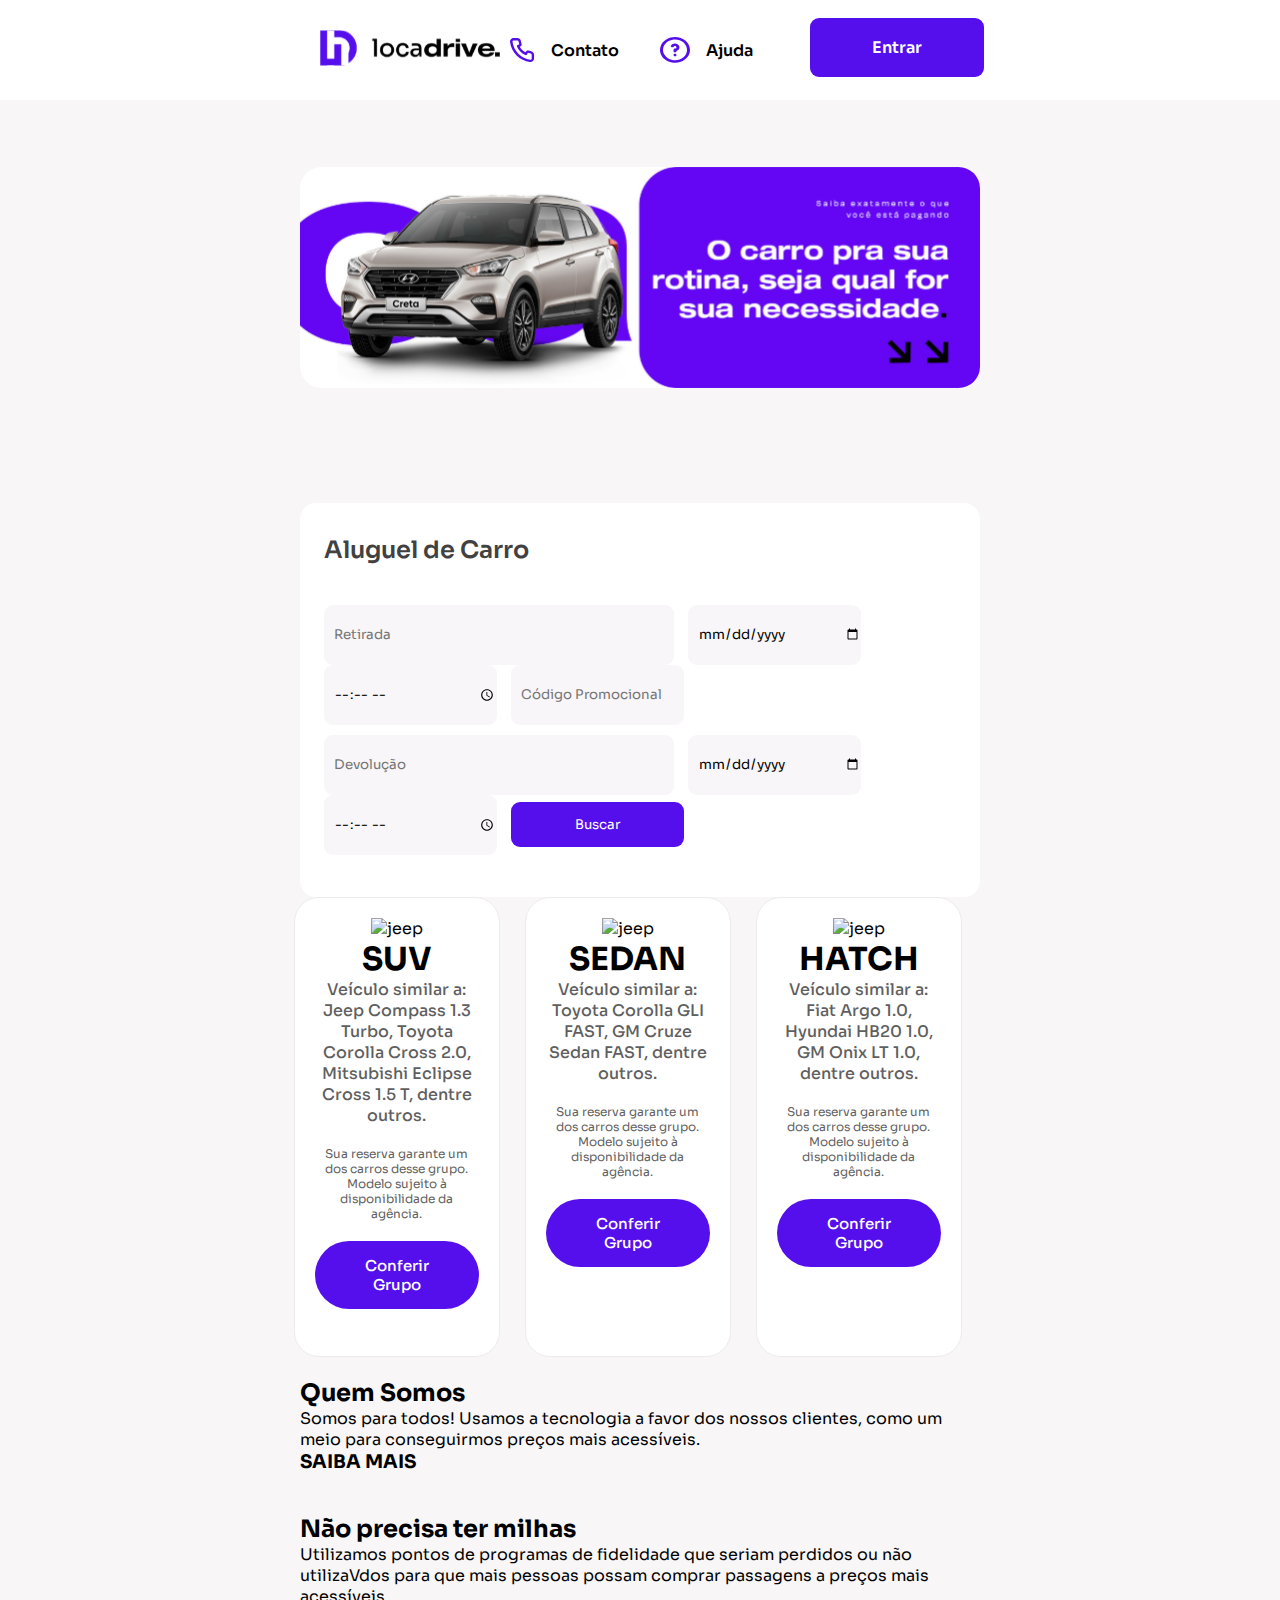
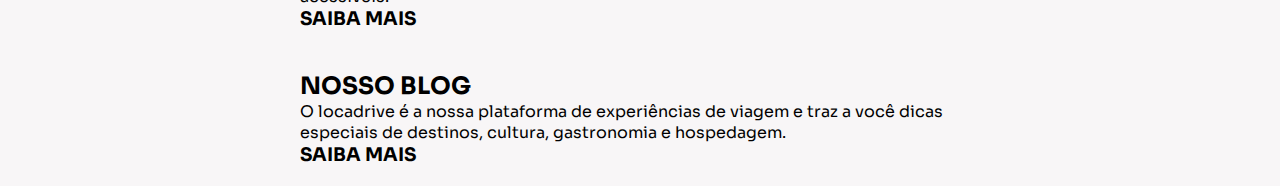
==== index.html @ fdf49a00 "Mexendo na sessão informações" ====
<!DOCTYPE html>
<html lang="en">

<head>
    <meta charset="UTF-8">
    <meta http-equiv="X-UA-Compatible" content="IE=edge">
    <meta name="viewport" content="width=device-width, initial-scale=1.0">
    <link rel="stylesheet" href="./css/index.css">
    <link rel="preconnect" href="https://fonts.googleapis.com">
    <link rel="preconnect" href="https://fonts.gstatic.com" crossorigin>
    <link href="https://fonts.googleapis.com/css2?family=Sora:wght@300;400;600;700&display=swap" rel="stylesheet">

    <title>Document</title>
</head>

<body>
    <header>
        <nav class="nav">
            <ul class="nav-options">
                <div class="nav-logo">
                    <li>
                        <img src="./assets/logo.svg" alt="" style="height: 60px; width: 180px;">
                    </li>
                </div>
                <div class="nav-buttons">
                    <li class="nav-contato">
                        <img src="./assets/icon-phone.svg" alt="" style="padding-right: 16px ;">
                        <p>Contato</p>
                    </li>
                    <li class="nav-ajuda">
                        <img src="./assets/icon-help.svg" alt="" style="padding-right: 16px ;">
                        <p>Ajuda</p>
                    </li>
                    <li class="nav-button">
                        <button>Entrar</button>
                    </li>
                </div>

            </ul>

        </nav>
    </header>
    <main>
        <section class="banner">
            <div class="banner-img">
                <img src="./assets/bannerCarro.svg" alt="">
            </div>
        </section>
        <section>
            <div class="aluguel-de-carro">
                <h2>Aluguel de Carro</h2>
                <div class="botao-box">
                    <input class="botao-grande" type="text" placeholder="Retirada" />
                    <input class="botao-pequeno" type="date" placeholder="Data" />
                    <input class="botao-pequeno" type="time" placeholder="Hora" />
                    <input class="botao-pequeno" type="text" placeholder="Código Promocional" />
                </div>
                <div class="botao-box2">
                    <input class="botao-grande" type="text" placeholder="Devolução" />
                    <input class="botao-pequeno" type="date" placeholder="Data" />
                    <input class="botao-pequeno" type="time" placeholder="Hora" />
                    <button>Buscar</button>
                </div>
            </div>
        </section>
        <section class="principal">
            <div class="Bloco-principal">
                <img src="assets/MOBI.png" alt="jeep">
                <h1>SUV</h1>
                <h2>Veículo similar a: Jeep Compass 1.3 Turbo, Toyota Corolla Cross 2.0, Mitsubishi Eclipse Cross 1.5 T,
                    dentre outros.</h2>
                <h3>Sua reserva garante um dos carros desse grupo.<br>
                    Modelo sujeito à disponibilidade da agência.</h3>
                <button> <a href="google.com">Conferir Grupo</a></button>
            </div>


            <div class="Bloco-principal">
                <img src="assets/HB2C.png" alt="jeep">
                <h1>SEDAN</h1>
                <h2>Veículo similar a: Toyota Corolla GLI FAST, GM Cruze Sedan FAST, dentre outros.</h2>
                <h3>Sua reserva garante um dos carros desse grupo.<br>
                    Modelo sujeito à disponibilidade da agência.</h3>
                <button> <a href="google.com">Conferir Grupo</a></button>
            </div>

            <div class="Bloco-principal" id="bloco3">
                <img src="assets/MOBI.png" alt="jeep">
                <h1>HATCH </h1>
                <h2>Veículo similar a: Fiat Argo 1.0, Hyundai HB20 1.0, GM Onix LT 1.0, dentre outros.</h2>
                <h3>Sua reserva garante um dos carros desse grupo.<br>
                    Modelo sujeito à disponibilidade da agência.</h3>
                <button> <a href="google.com">Conferir Grupo</a></button>
            </div>
        </section>
        <section class="informacao">
            <div class="quem_somos">
                <img src="./assets/personagem13 1.svg" alt="">
                <div class="infotexto">
                    <h2>Quem Somos</h2>
                    <p>Somos para todos! Usamos a tecnologia a favor dos nossos clientes, como um meio para conseguirmos preços mais acessíveis.</p>
                    <h3>SAIBA MAIS</h3>
                </div>
            </div>
            <div class="quem_somos">
                <img src="./assets/personagem13 1 (1).svg" alt="">
                <div class="infotexto">
                <h2>Não precisa ter milhas</h2>
                <p>Utilizamos pontos de programas de fidelidade que seriam perdidos ou não utilizaVdos para que mais pessoas possam comprar passagens a preços mais acessíveis.</p>
                <h3>SAIBA MAIS </h3>
            </div>
            <div class="quem_somos">
                <img src="./assets/personagem13 1 (2).svg" alt="">
                <div>
                    <h2>NOSSO BLOG</h2>
                    <p>O locadrive é a nossa plataforma de experiências de viagem e traz a você dicas especiais de destinos, cultura, gastronomia e hospedagem.</p>
                    <h3>SAIBA MAIS </h3>
                </div>

            </div>
            </div>

        </section>
    </main>
    <footer>
        

    </footer>
</body>

</html>
---- css/index.css ----
/*Pardrão de tela inicial 1920x1080*/

* {
    padding: 0;
    margin: 0;
    box-sizing: border-box;
    font-family: Sora;
}

body {
    background: #F8F6F7;
    overflow-x: hidden;
}

header {
    background: white;
}

/*Navbar*/
.nav {
    margin: 0 320px;
    display: flex;
    align-items: center;
    height: 100px;
}

.nav ul {}

.nav-buttons {
    display: flex;
    flex-direction: row;
}

.nav-options {
    width: 100%;
    display: flex;
    flex-direction: row;
    justify-content: space-between;

}

.nav ul li {
    list-style: none;
    width: 150px;
}

.nav .nav-contato,
.nav-ajuda,
.nav-logo {
    display: flex;
    align-items: center;

}

.nav .nav-button button {
    width: 174px;
    height: 59px;
    border: none;
    color: white;
    font-weight: 600;
    font-size: 12pt;

    background: #550FED;
    border-radius: 9px;

}

.nav-ajuda p,
.nav-contato p {
    font-weight: 600;
}

/*main*/

main {
    margin: 0 300px;
}

/*Section 1*/
.banner {
    display: flex;
    justify-content: center;
    width: 100%;
}

.banner-img {
    margin: 64px 0;
    width: 1320px;
}

.banner-img img {
    width: 100%;
    height: 100%;
}

.aluguel-de-carro {
    width: 100%;
    margin-top: 48px;
    background-color: #ffffff;
    border-radius: 16px;
    padding-bottom: 32px;
}

.aluguel-de-carro h2 {
    padding: 32px 24px 0px 24px;
    color: #414141;
    font-weight: 600;
    margin-bottom: 40px;
}

.botao-grande,
.botao-pequeno {
    background-color: #f8f6f8;
    border: none;
    border-radius: 9px;
    cursor: pointer;
}

.botao-grande {
    width: 350px;
    height: 60px;
    padding-left: 10px;
    margin-right: 10px;
}

.botao-pequeno {
    width: 173px;
    height: 60px;
    padding-left: 10px;
    margin-right: 10px;
}

.botao-box2 button {
    width: 173px;
    height: 45px;
    border-radius: 9px;
    border: none;
    background-color: #550FED;
    color: #fff;
}

.botao-box,
.botao-box2 {
    margin: 0px 16px 10px 24px;
}


/*Section 2*/


.principal {
    display: flex;
    justify-content: center;
}

.Bloco-principal {
    border: 1px solid rgb(236, 236, 236);
    background-color: rgb(255, 255, 255);
    width: 409px;
    height: 460px;
    padding: 20px;
    border-radius: 25px;
    text-align: center;
    margin-right: 25px;
}

.Bloco-principal img {
    width: 90%;
}

.Bloco-principal h2 {
    font-size: 16px;
    font-weight: 500;
    color: #5f5f5f;
}

.Bloco-principal h3 {
    color: #5f5f5f;
    font-size: 12px;
    font-weight: 400;
}

.Bloco-principal button {
    background-color: #550fed;
    padding: 15px 50px;
    border: none;
    border-radius: 50px;


}

.Bloco-principal a {
    color: white;
    text-decoration: none;
    font-size: 15px;
    font-weight: 500;
}

.Bloco-principal h2,
h3 {
    margin-bottom: 20px;
}
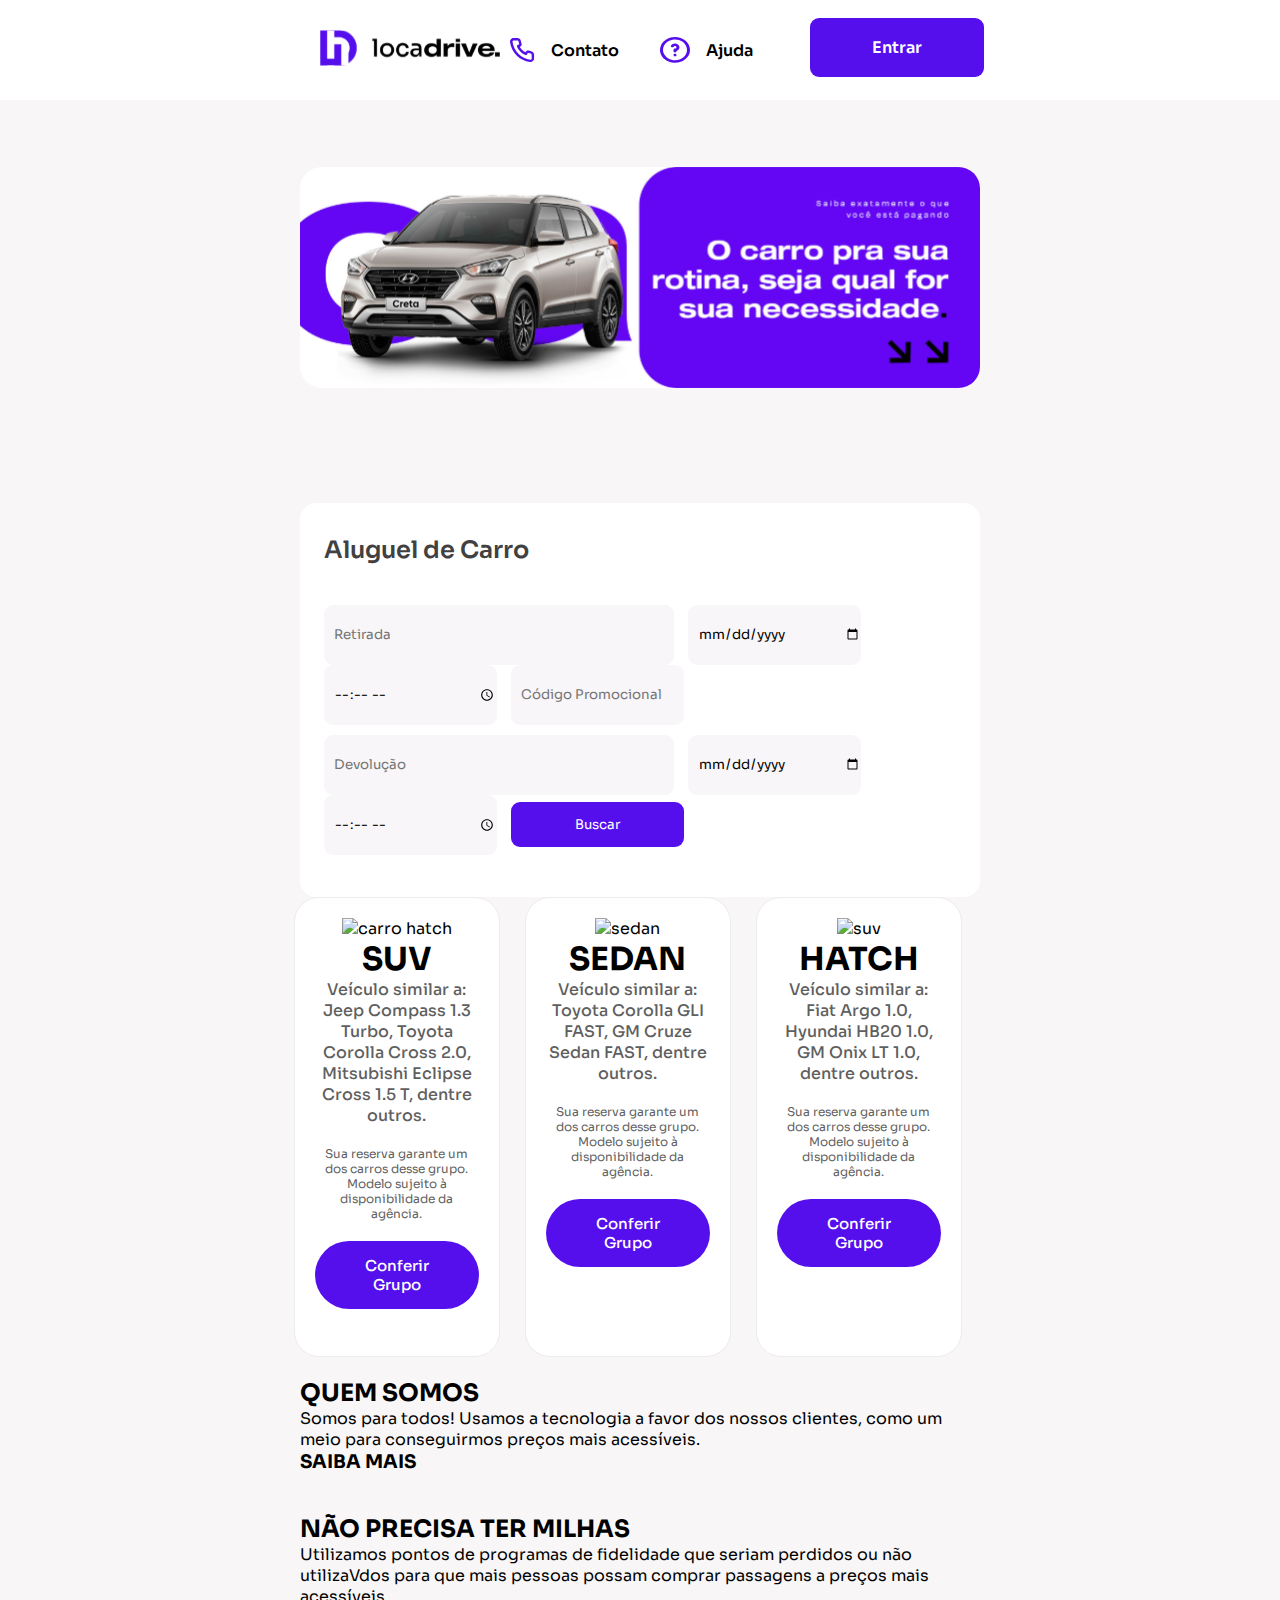
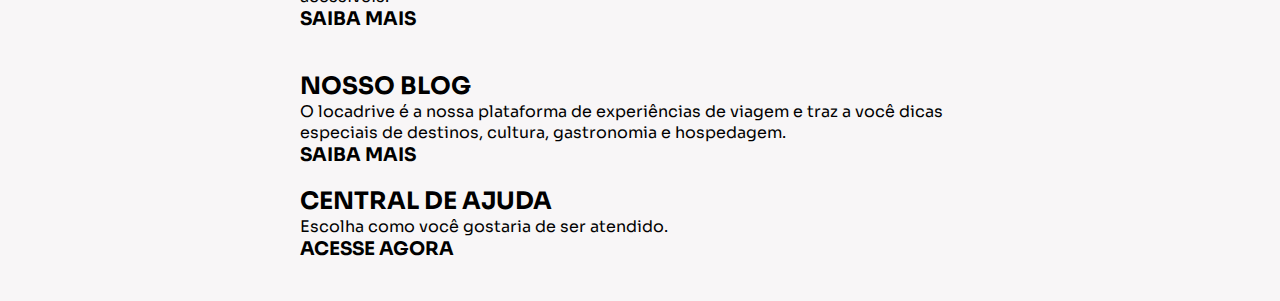
==== commit 251923e7: "Finalização do body" ====
--- a/index.html
+++ b/index.html
@@ -41,11 +41,13 @@
         </nav>
     </header>
     <main>
+        
         <section class="banner">
             <div class="banner-img">
                 <img src="./assets/bannerCarro.svg" alt="">
             </div>
         </section>
+        
         <section>
             <div class="aluguel-de-carro">
                 <h2>Aluguel de Carro</h2>
@@ -63,9 +65,10 @@
                 </div>
             </div>
         </section>
+        
         <section class="principal">
             <div class="Bloco-principal">
-                <img src="assets/MOBI.png" alt="jeep">
+                <img src="./assets/hatch.png" alt="carro hatch">
                 <h1>SUV</h1>
                 <h2>Veículo similar a: Jeep Compass 1.3 Turbo, Toyota Corolla Cross 2.0, Mitsubishi Eclipse Cross 1.5 T,
                     dentre outros.</h2>
@@ -76,7 +79,7 @@
 
 
             <div class="Bloco-principal">
-                <img src="assets/HB2C.png" alt="jeep">
+                <img src="./assets/sedan.png" alt="sedan">
                 <h1>SEDAN</h1>
                 <h2>Veículo similar a: Toyota Corolla GLI FAST, GM Cruze Sedan FAST, dentre outros.</h2>
                 <h3>Sua reserva garante um dos carros desse grupo.<br>
@@ -85,7 +88,7 @@
             </div>
 
             <div class="Bloco-principal" id="bloco3">
-                <img src="assets/MOBI.png" alt="jeep">
+                <img src="./assets/suv.png" alt="suv">
                 <h1>HATCH </h1>
                 <h2>Veículo similar a: Fiat Argo 1.0, Hyundai HB20 1.0, GM Onix LT 1.0, dentre outros.</h2>
                 <h3>Sua reserva garante um dos carros desse grupo.<br>
@@ -93,33 +96,43 @@
                 <button> <a href="google.com">Conferir Grupo</a></button>
             </div>
         </section>
+        
         <section class="informacao">
             <div class="quem_somos">
-                <img src="./assets/personagem13 1.svg" alt="">
+                <img src="./assets/personagem1.svg" alt="">
                 <div class="infotexto">
-                    <h2>Quem Somos</h2>
+                    <h2>QUEM SOMOS</h2>
                     <p>Somos para todos! Usamos a tecnologia a favor dos nossos clientes, como um meio para conseguirmos preços mais acessíveis.</p>
                     <h3>SAIBA MAIS</h3>
                 </div>
             </div>
-            <div class="quem_somos">
-                <img src="./assets/personagem13 1 (1).svg" alt="">
+            <div class="quem_somos" id="personagem2">
+                <img src="./assets/personagem2.svg" alt="">
                 <div class="infotexto">
-                <h2>Não precisa ter milhas</h2>
-                <p>Utilizamos pontos de programas de fidelidade que seriam perdidos ou não utilizaVdos para que mais pessoas possam comprar passagens a preços mais acessíveis.</p>
-                <h3>SAIBA MAIS </h3>
+                    <h2>NÃO PRECISA TER MILHAS</h2>
+                    <p>Utilizamos pontos de programas de fidelidade que seriam perdidos ou não utilizaVdos para que mais pessoas possam comprar passagens a preços mais acessíveis.</p>
+                    <h3>SAIBA MAIS</h3>
+                </div>
             </div>
             <div class="quem_somos">
-                <img src="./assets/personagem13 1 (2).svg" alt="">
-                <div>
+                <img src="./assets/personagem3.svg" alt="">
+                <div class="infotexto">
                     <h2>NOSSO BLOG</h2>
                     <p>O locadrive é a nossa plataforma de experiências de viagem e traz a você dicas especiais de destinos, cultura, gastronomia e hospedagem.</p>
-                    <h3>SAIBA MAIS </h3>
+                    <h3>SAIBA MAIS</h3>
                 </div>
-
             </div>
+        </section>
+        
+        <section class="ajuda-container">
+            <div class="ajuda-card">
+                <h2>CENTRAL DE AJUDA</h2>
+                <p>Escolha como você gostaria de ser atendido.</p>
+                <h3>ACESSE AGORA</h3>
             </div>
-
+            <div class="ajuda-card-imagem">
+                <img src="./assets/imagemajuda.svg" alt="">
+            </div>
         </section>
     </main>
     <footer>
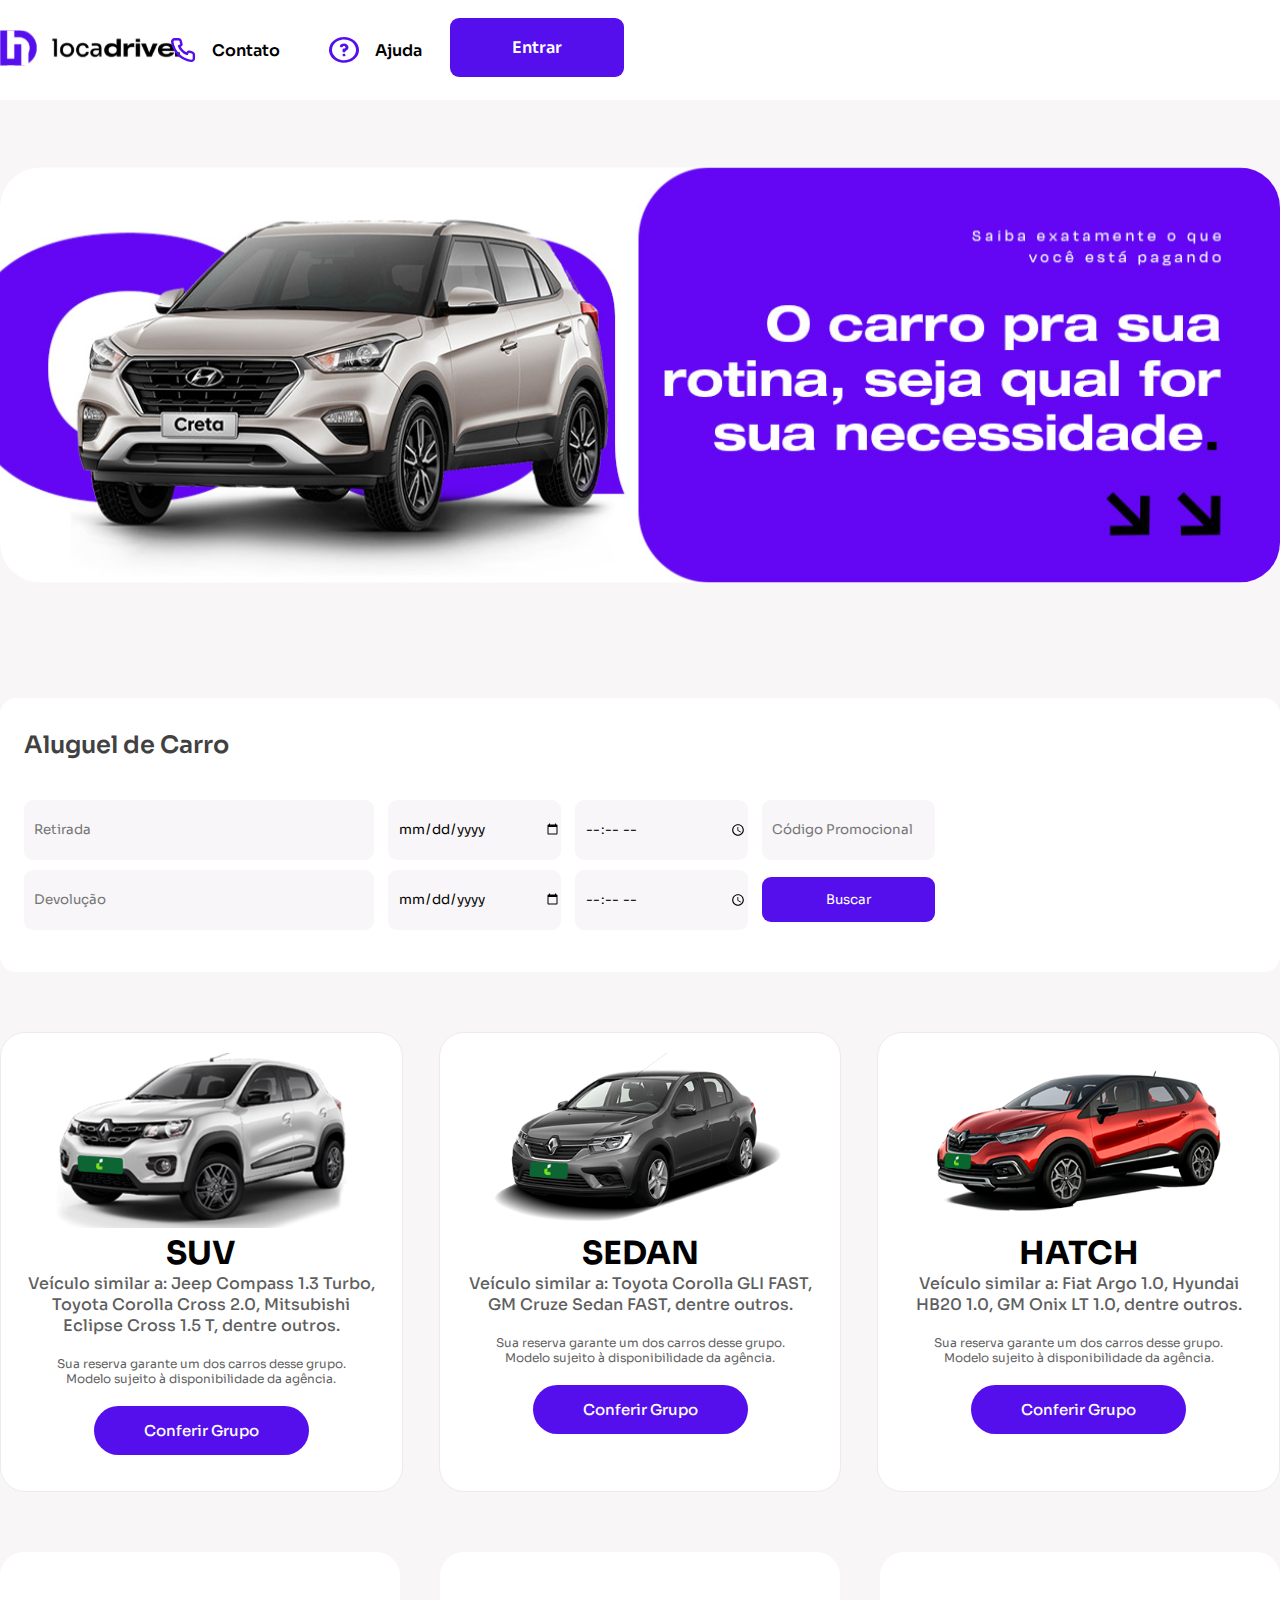
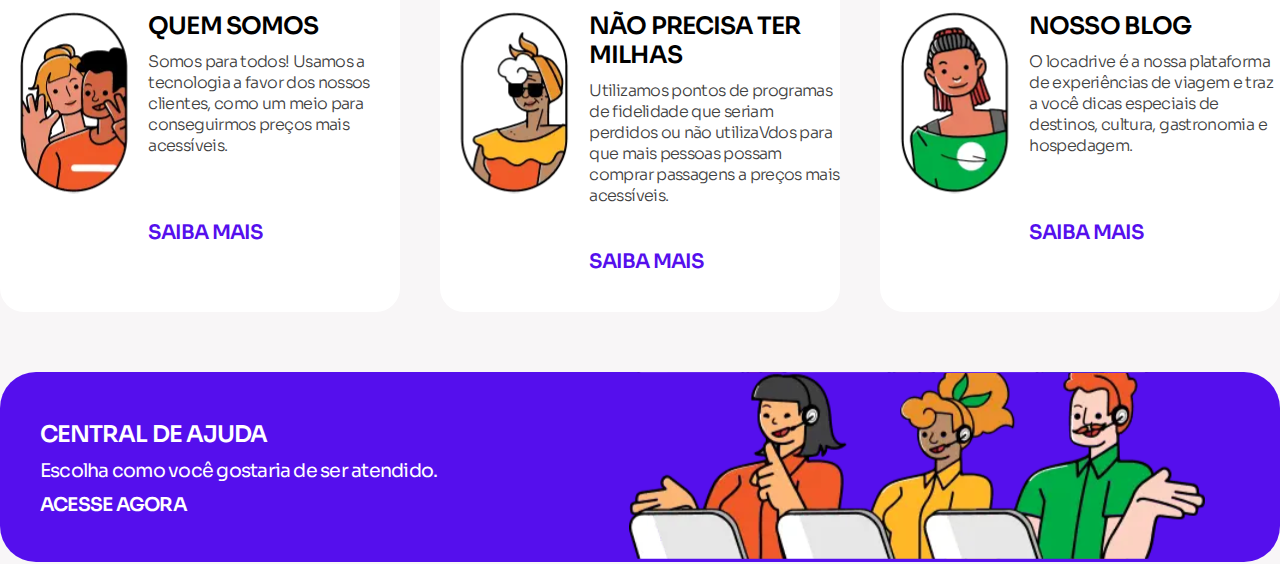
==== commit adfc42b0: "adicionando bootstrap" ====
--- a/index.html
+++ b/index.html
@@ -5,10 +5,11 @@
     <meta charset="UTF-8">
     <meta http-equiv="X-UA-Compatible" content="IE=edge">
     <meta name="viewport" content="width=device-width, initial-scale=1.0">
-    <link rel="stylesheet" href="./css/index.css">
+    <link rel="stylesheet" href="./index.css">
     <link rel="preconnect" href="https://fonts.googleapis.com">
     <link rel="preconnect" href="https://fonts.gstatic.com" crossorigin>
     <link href="https://fonts.googleapis.com/css2?family=Sora:wght@300;400;600;700&display=swap" rel="stylesheet">
+    <link href="https://cdn.jsdelivr.net/npm/bootstrap@5.0.2/dist/css/bootstrap.min.css" rel="stylesheet" integrity="sha384-EVSTQN3/azprG1Anm3QDgpJLIm9Nao0Yz1ztcQTwFspd3yD65VohhpuuCOmLASjC" crossorigin="anonymous">
 
     <title>Document</title>
 </head>
@@ -16,13 +17,14 @@
 <body>
     <header>
         <nav class="nav">
-            <ul class="nav-options">
-                <div class="nav-logo">
+           <div class="container">
+            <ul class="nav-options row">
+                <div class="nav-logo col-xxl-6 col-xl-6 col-lg-6 ">
                     <li>
                         <img src="./assets/logo.svg" alt="" style="height: 60px; width: 180px;">
                     </li>
                 </div>
-                <div class="nav-buttons">
+                <div class="nav-buttons col-xxl-6 col-xl-6 col-lg-6">
                     <li class="nav-contato">
                         <img src="./assets/icon-phone.svg" alt="" style="padding-right: 16px ;">
                         <p>Contato</p>
@@ -38,9 +40,10 @@
 
             </ul>
 
+           </div>
         </nav>
     </header>
-    <main>
+    <main class="container">
         
         <section class="banner">
             <div class="banner-img">
--- a/index.css
+++ b/index.css
@@ -0,0 +1,336 @@
+/*Pardrão de tela inicial 1920x1080*/
+* {
+    padding: 0;
+    margin: 0;
+    box-sizing: border-box;
+    font-family: Sora, sans-serif;
+}
+
+/*Remover _reboot.scss*/
+dl, ol, ul {
+    margin-top: 0;
+    margin-bottom: 0 !important ;
+    padding-left: 0 !important;
+}
+/*Remover _reboot.scss*/
+
+body {
+    background: #F8F6F7 !important;
+    overflow-x: hidden;
+}
+
+header {
+    background: white;
+}
+
+/*Navbar*/
+.nav {
+    display: flex;
+    align-items: center;
+    height: 100px;
+    width: 100%;
+}
+
+
+.nav-buttons {
+    display: flex;
+    flex-direction: row;
+    justify-content: end;
+    width: 100%;
+
+}
+
+.nav-options {
+    width: 100%;
+    display: flex;
+    flex-direction: row;
+
+}
+
+
+
+.nav ul li {
+    list-style: none;
+    width: 150px;
+}
+
+.nav .nav-contato,
+.nav-ajuda{
+    display: flex;
+    align-items: center;
+    justify-content: center;
+
+}
+
+.nav .nav-button button {
+    width: 174px;
+    height: 59px;
+    border: none;
+    color: white;
+    font-weight: 600;
+    font-size: 12pt;
+
+    background: #550FED;
+    border-radius: 9px;
+
+}
+
+.nav-ajuda p,
+.nav-contato p {
+    font-weight: 600;
+    margin-bottom: 0px;
+}
+
+/*main*/
+
+main {
+    
+}
+
+/*Section 1*/
+.banner {
+    display: flex;
+    justify-content: center;
+    width: 100%;
+}
+
+.banner-img {
+    margin: 64px 0;
+    width: 1320px;
+}
+
+.banner-img img {
+    width: 100%;
+    height: 100%;
+}
+
+.aluguel-de-carro {
+    width: 100%;
+    margin-top: 48px;
+    background-color: #ffffff;
+    border-radius: 16px;
+    padding-bottom: 32px;
+}
+
+.aluguel-de-carro h2 {
+    padding: 32px 24px 0px 24px;
+    color: #414141;
+    font-weight: 600;
+    margin-bottom: 40px;
+}
+
+.botao-grande,
+.botao-pequeno {
+    background-color: #f8f6f8;
+    border: none;
+    border-radius: 9px;
+    cursor: pointer;
+}
+
+.botao-grande {
+    width: 350px;
+    height: 60px;
+    padding-left: 10px;
+    margin-right: 10px;
+}
+
+.botao-pequeno {
+    width: 173px;
+    height: 60px;
+    padding-left: 10px;
+    margin-right: 10px;
+}
+
+.botao-box2 button {
+    width: 173px;
+    height: 45px;
+    border-radius: 9px;
+    border: none;
+    background-color: #550FED;
+    color: #fff;
+}
+
+.botao-box,
+.botao-box2 {
+    margin: 0px 16px 10px 24px;
+}
+
+
+/*Section 2*/
+
+
+.principal {
+    display: flex;
+    justify-content: center;
+    width: 100%;
+}
+
+.Bloco-principal,
+.Bloco-principal3 {
+    border: 1px solid rgb(236, 236, 236);
+    background-color: rgb(255, 255, 255);
+    width: 450px;
+    height: 460px;
+    padding: 20px;
+    border-radius: 25px;
+    text-align: center;
+    margin-right: 36px;
+    margin-top: 60px;
+}
+
+#bloco3 {
+    margin-right: 0px;
+}
+
+.Bloco-principal img {
+    width: 90%;
+}
+
+.Bloco-principal h2 {
+    font-size: 16px;
+    font-weight: 500;
+    color: #5f5f5f;
+}
+
+.Bloco-principal h3 {
+    color: #5f5f5f;
+    font-size: 12px;
+    font-weight: 400;
+}
+
+.Bloco-principal button {
+    background-color: #550fed;
+    padding: 15px 50px;
+    border: none;
+    border-radius: 50px;
+
+
+}
+
+.Bloco-principal a {
+    color: white;
+    text-decoration: none;
+    font-size: 15px;
+    font-weight: 500;
+}
+
+.Bloco-principal h2,
+h3 {
+    margin-bottom: 20px;
+}
+
+.informacao {
+    display: flex;
+    width: 100%;
+    ;
+    margin-top: 60px;
+}
+
+.quem_somos {
+    display: flex;
+    width: 450px;
+    ;
+    height: 360px;
+    background: #FFFFFF;
+    border-radius: 24px;
+}
+
+#personagem2 {
+    margin-right: 40px;
+    margin-left: 40px;
+}
+
+.quem_somos img {
+    height: 181.99px;
+    margin: 60px 20px 60px 20px;
+}
+
+.infotexto {
+    flex-direction: column;
+    margin: 60px 0px 60px 0px;
+}
+
+.infotexto h2 {
+    font-family: 'Sora';
+    font-style: normal;
+    font-weight: 600;
+    font-size: 24px;
+    line-height: 29px;
+    letter-spacing: -0.04em;
+    color: #000000;
+}
+
+.infotexto p {
+    font-family: 'Sora';
+    font-style: normal;
+    font-weight: 300;
+    font-size: 16px;
+    line-height: 21px;
+    letter-spacing: -0.04em;
+    color: #404040;
+    margin-top: 10px;
+    height: 120px;
+}
+
+.infotexto h3 {
+    font-family: 'Sora';
+    font-style: normal;
+    font-weight: 600;
+    font-size: 20px;
+    line-height: 24px;
+    letter-spacing: -0.04em;
+    color: #550FED;
+    margin-top: 50px;
+}
+
+.ajuda-container {
+    display: flex;
+    background: #550FED;
+    border-radius: 36px;
+    height: 190px;
+    width: 100%;
+    margin-top: 60px;
+}
+
+.ajuda-card {
+    margin-left: 40px;
+}
+
+.ajuda-card h2 {
+    font-family: 'Sora';
+    font-style: normal;
+    font-weight: 600;
+    font-size: 23px;
+    line-height: 29px;
+    letter-spacing: -0.04em;
+    color: #FFFFFF;
+    margin-top: 48px;
+}
+
+.ajuda-card p {
+    font-family: 'Sora';
+    font-style: normal;
+    font-weight: 400;
+    font-size: 19px;
+    line-height: 24px;
+    letter-spacing: -0.04em;
+    color: #FFFFFF;
+    margin-top: 10px;
+}
+
+.ajuda-card h3 {
+    font-family: 'Sora';
+    font-style: normal;
+    font-weight: 600;
+    font-size: 19px;
+    line-height: 24px;
+    letter-spacing: -0.04em;
+    color: #FFFFFF;
+    margin-top: 10px;
+}
+
+.ajuda-card-imagem {
+    flex-direction: row;
+    height: 100%;
+    margin-left: 15%;
+}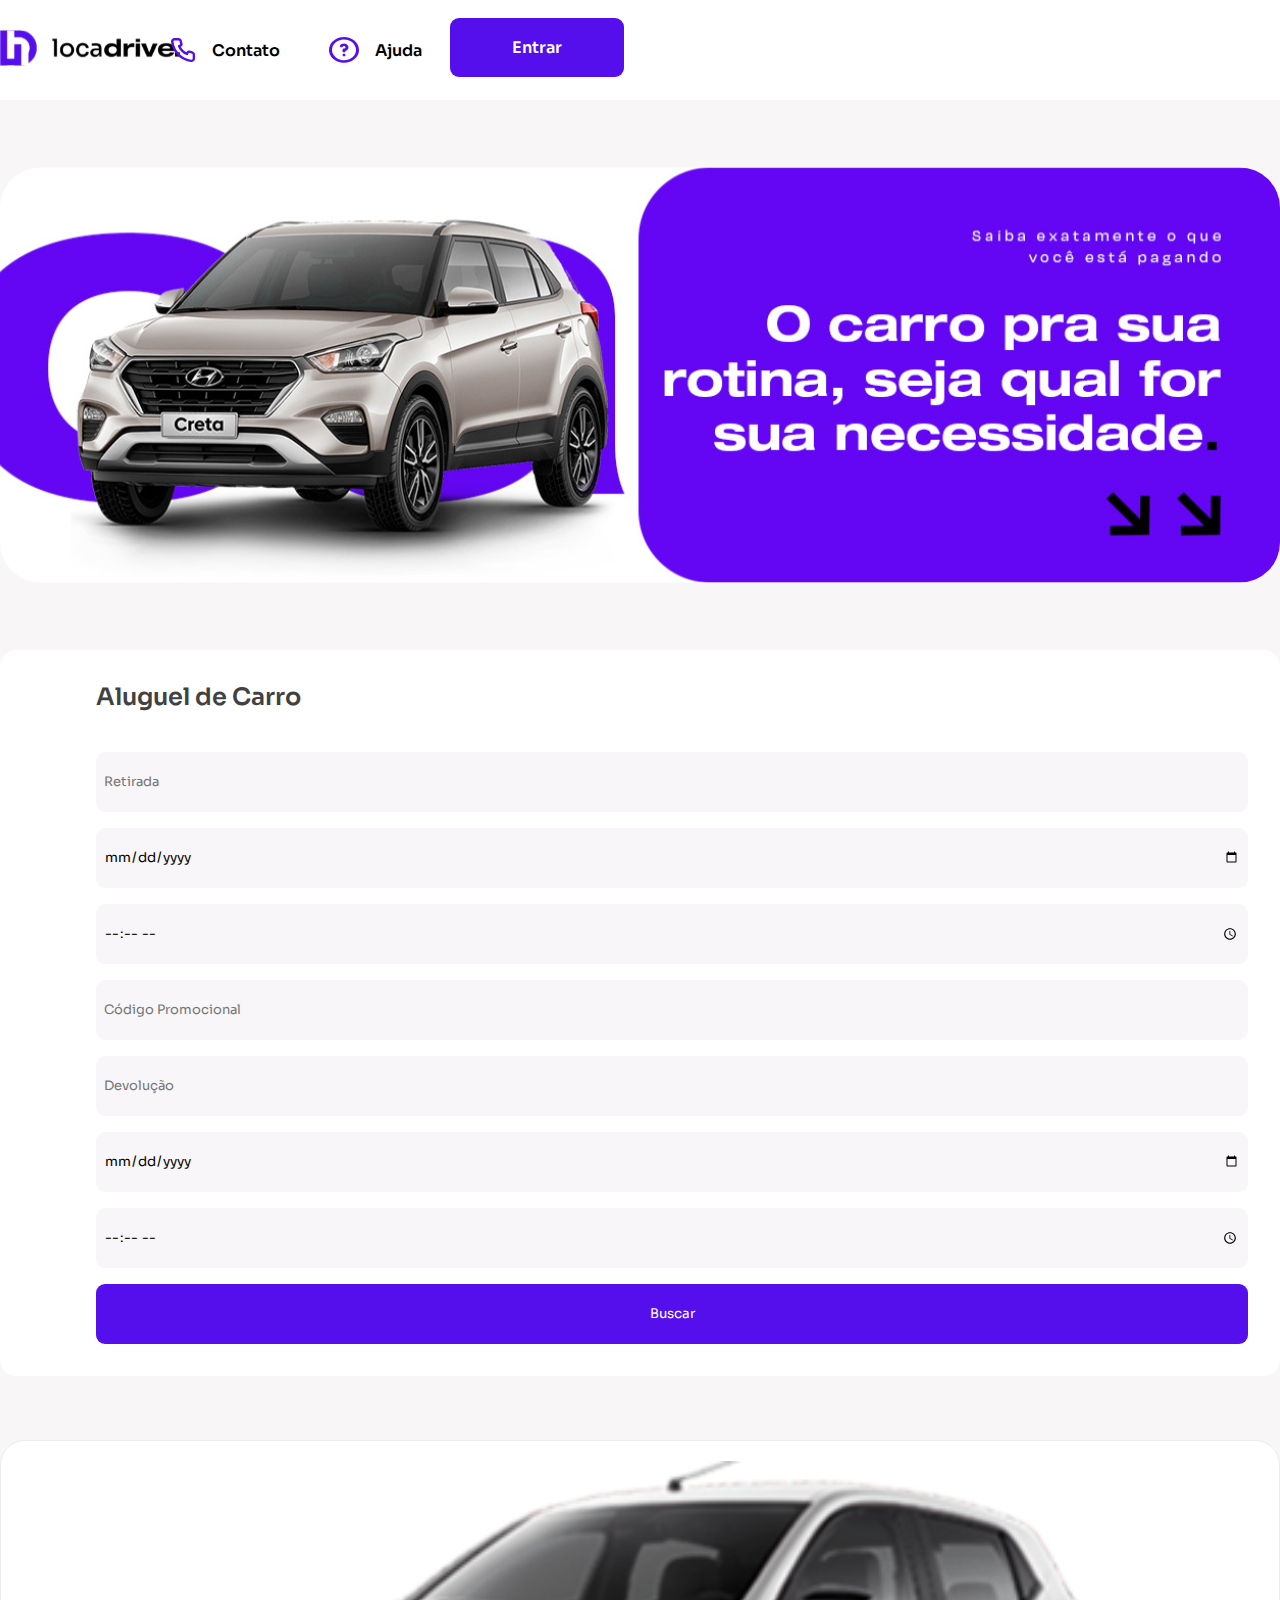
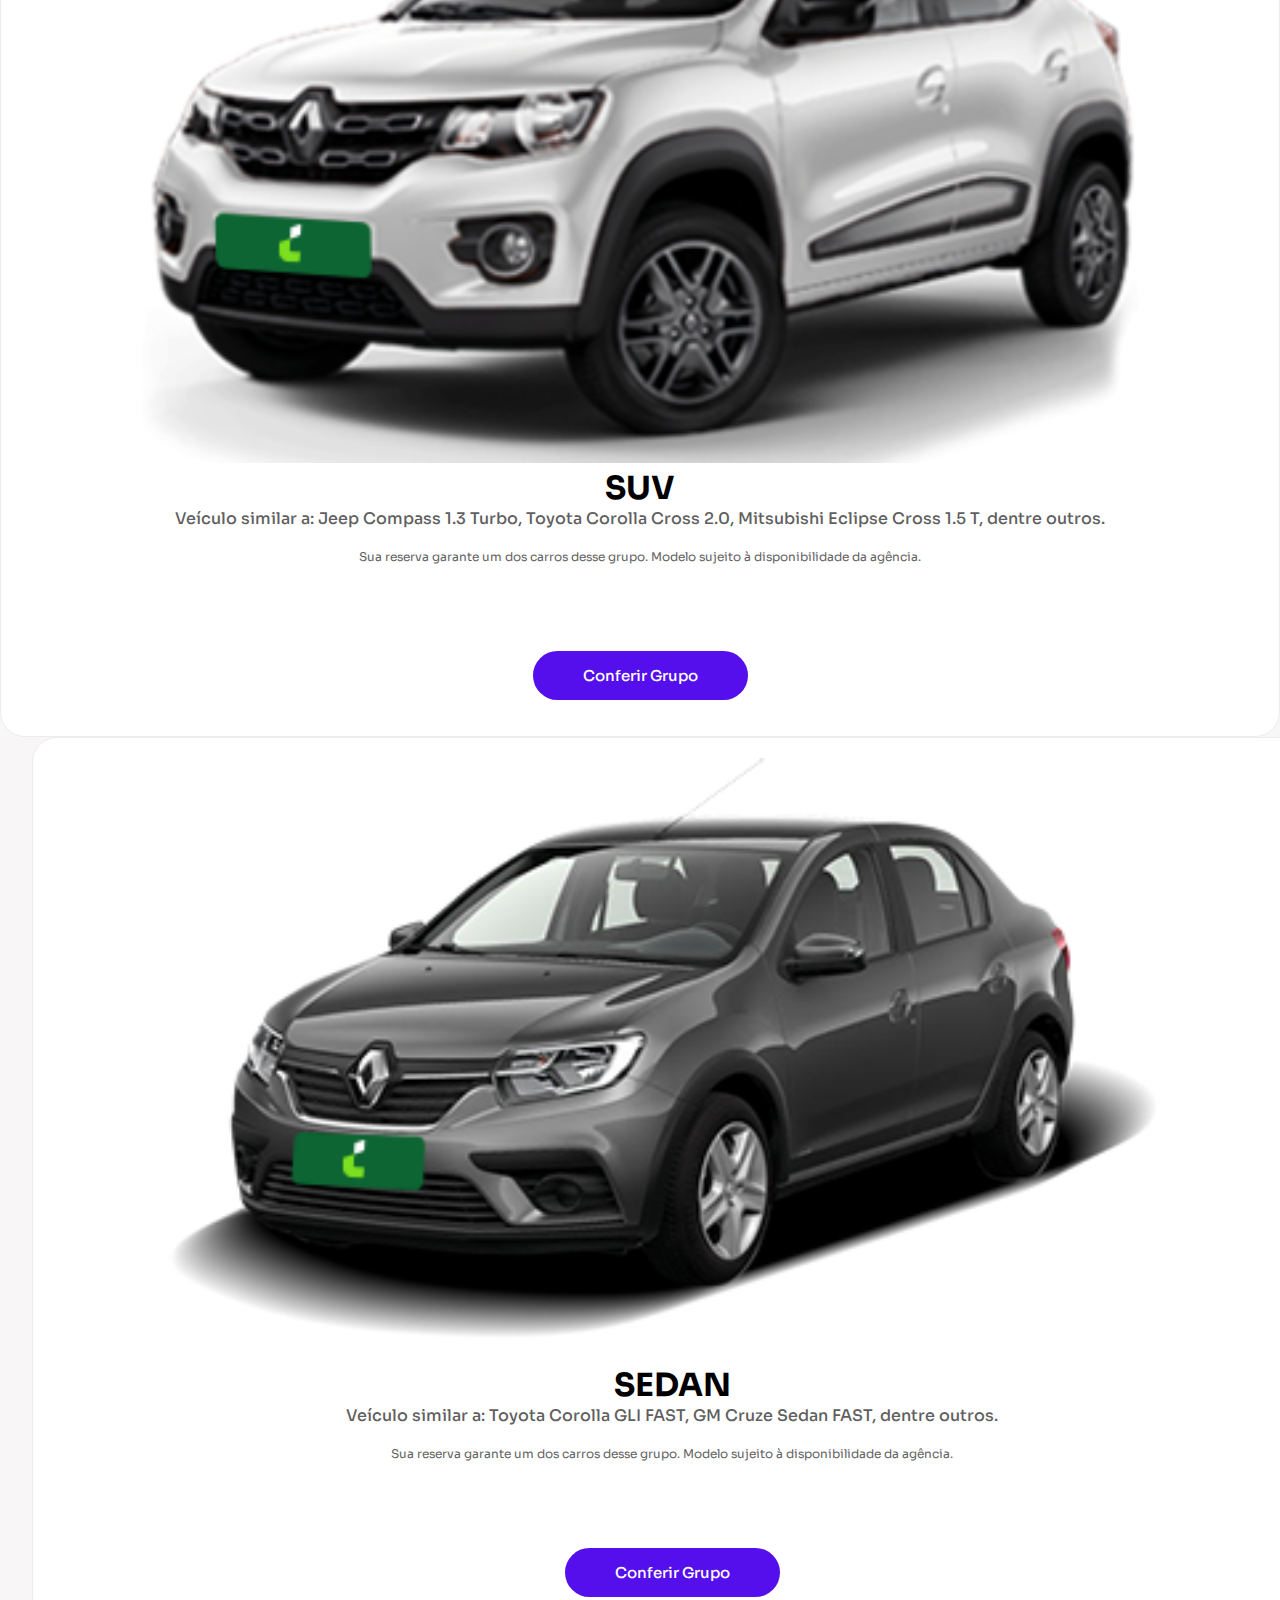
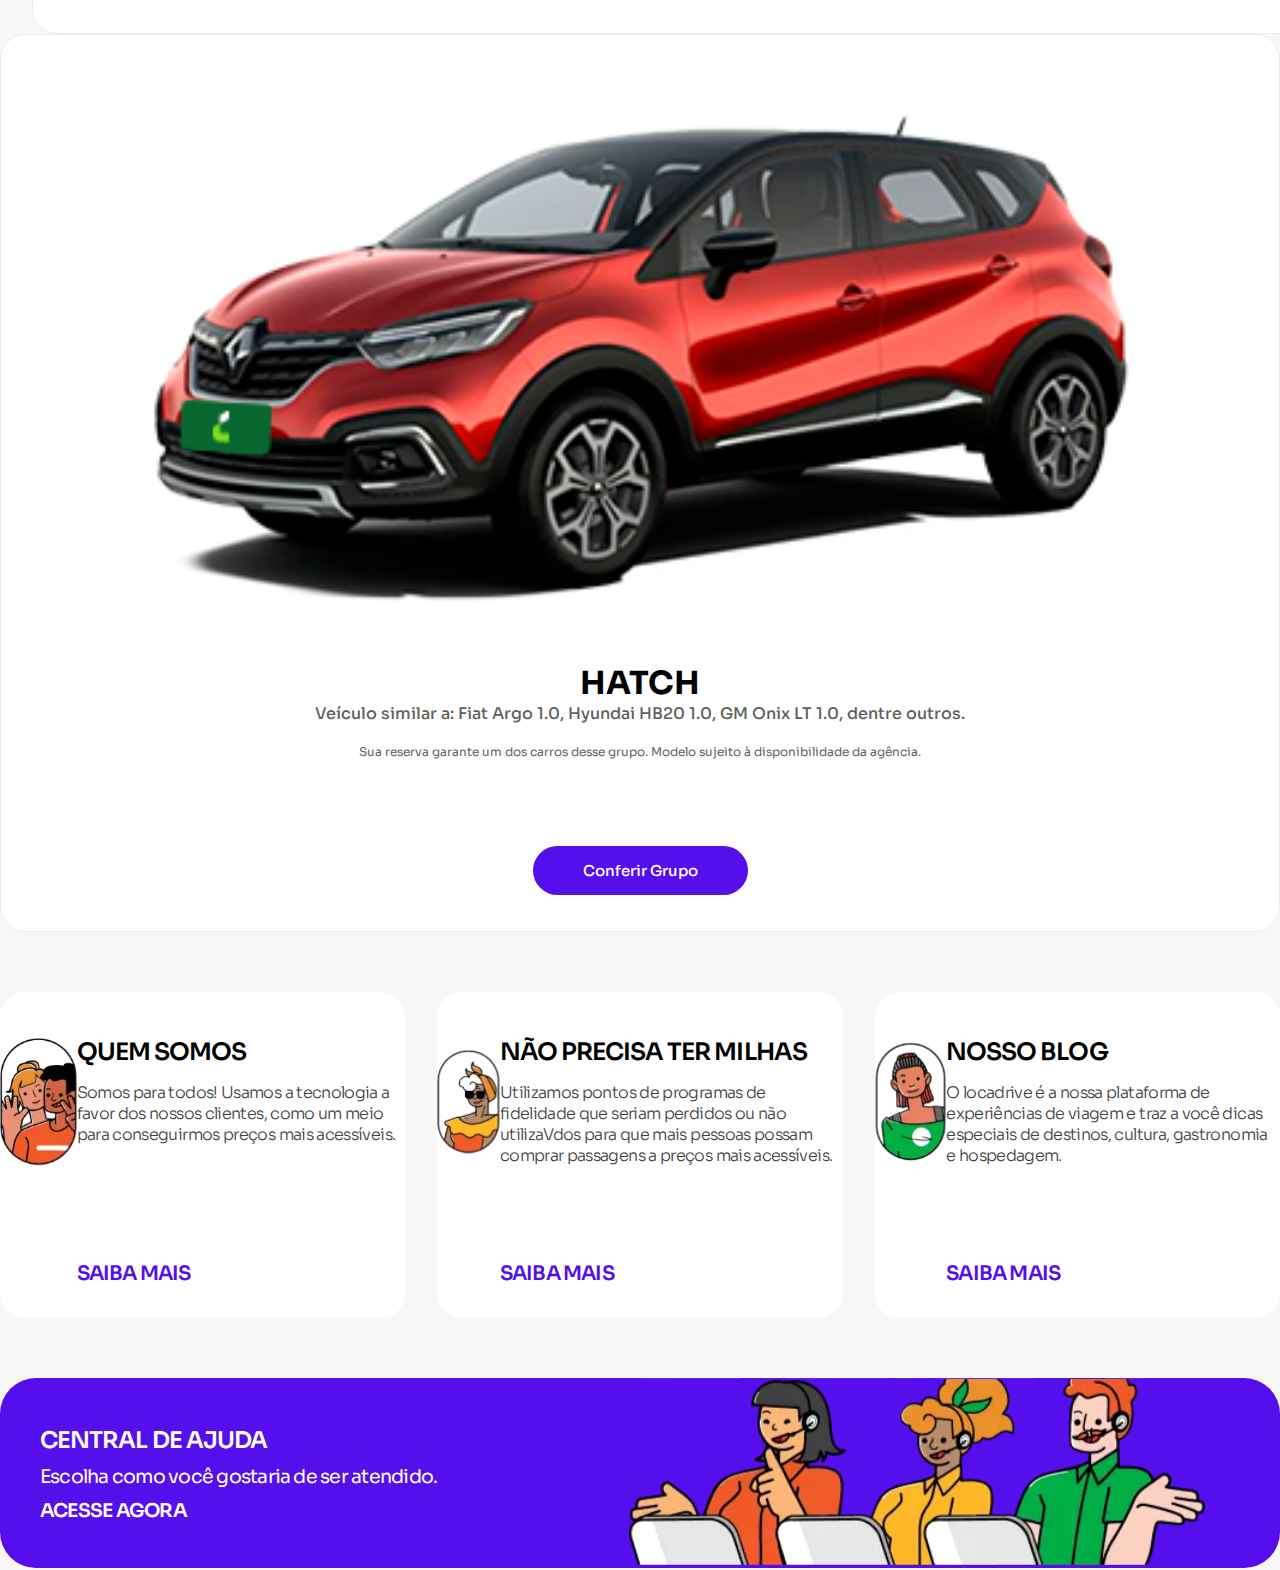
==== commit c6058af1: "Responsividade até 1024 de largura feito com bootstrap" ====
--- a/index.html
+++ b/index.html
@@ -1,132 +1,161 @@
 <!DOCTYPE html>
-<html lang="en">
-
+<html lang="pt-br">
 <head>
     <meta charset="UTF-8">
     <meta http-equiv="X-UA-Compatible" content="IE=edge">
     <meta name="viewport" content="width=device-width, initial-scale=1.0">
-    <link rel="stylesheet" href="./index.css">
+    <link rel="stylesheet" href="./css/index.css">
     <link rel="preconnect" href="https://fonts.googleapis.com">
     <link rel="preconnect" href="https://fonts.gstatic.com" crossorigin>
     <link href="https://fonts.googleapis.com/css2?family=Sora:wght@300;400;600;700&display=swap" rel="stylesheet">
-    <link href="https://cdn.jsdelivr.net/npm/bootstrap@5.0.2/dist/css/bootstrap.min.css" rel="stylesheet" integrity="sha384-EVSTQN3/azprG1Anm3QDgpJLIm9Nao0Yz1ztcQTwFspd3yD65VohhpuuCOmLASjC" crossorigin="anonymous">
-
+    <link href="https://cdn.jsdelivr.net/npm/bootstrap@5.0.2/dist/css/bootstrap.min.css" rel="stylesheet"
+        integrity="sha384-EVSTQN3/azprG1Anm3QDgpJLIm9Nao0Yz1ztcQTwFspd3yD65VohhpuuCOmLASjC" crossorigin="anonymous">
     <title>Document</title>
 </head>
-
 <body>
     <header>
         <nav class="nav">
-           <div class="container">
-            <ul class="nav-options row">
-                <div class="nav-logo col-xxl-6 col-xl-6 col-lg-6 ">
-                    <li>
-                        <img src="./assets/logo.svg" alt="" style="height: 60px; width: 180px;">
-                    </li>
-                </div>
-                <div class="nav-buttons col-xxl-6 col-xl-6 col-lg-6">
-                    <li class="nav-contato">
-                        <img src="./assets/icon-phone.svg" alt="" style="padding-right: 16px ;">
-                        <p>Contato</p>
-                    </li>
-                    <li class="nav-ajuda">
-                        <img src="./assets/icon-help.svg" alt="" style="padding-right: 16px ;">
-                        <p>Ajuda</p>
-                    </li>
-                    <li class="nav-button">
-                        <button>Entrar</button>
-                    </li>
-                </div>
-
-            </ul>
-
-           </div>
+            <div class="container">
+                <ul class="nav-options row">
+                    <div class="nav-logo col-xxl-6 col-xl-6 col-lg-6 ">
+                        <li>
+                            <img src="./assets/logo.svg" alt="" style="height: 60px; width: 180px;">
+                        </li>
+                    </div>
+                    <div class="nav-buttons col-xxl-6 col-xl-6 col-lg-6">
+                        <li class="nav-contato">
+                            <img src="./assets/icon-phone.svg" alt="" style="padding-right: 16px ;">
+                            <p>Contato</p>
+                        </li>
+                        <li class="nav-ajuda">
+                            <img src="./assets/icon-help.svg" alt="" style="padding-right: 16px ;">
+                            <p>Ajuda</p>
+                        </li>
+                        <li class="nav-button">
+                            <button>Entrar</button>
+                        </li>
+                    </div>
+                </ul>
+            </div>
         </nav>
     </header>
     <main class="container">
-        
         <section class="banner">
             <div class="banner-img">
                 <img src="./assets/bannerCarro.svg" alt="">
             </div>
         </section>
-        
         <section>
             <div class="aluguel-de-carro">
                 <h2>Aluguel de Carro</h2>
-                <div class="botao-box">
-                    <input class="botao-grande" type="text" placeholder="Retirada" />
-                    <input class="botao-pequeno" type="date" placeholder="Data" />
-                    <input class="botao-pequeno" type="time" placeholder="Hora" />
-                    <input class="botao-pequeno" type="text" placeholder="Código Promocional" />
+                    <div class="botao-box row">
+                        <div class="col-xl-4 col-lg-12 ">
+                            <input class="botao-grande" type="text" placeholder="Retirada" />
+                        </div>
+                        <div class="col-xl-2 col-lg-12">
+                            <input class="botao-pequeno" type="date" placeholder="Data" />
+                        </div>
+                        <div class="col-xl-2 col-lg-12">
+                            <input class="botao-pequeno" type="time" placeholder="Hora" />
+                        </div>
+                        <div class="col-xl-2 col-lg-12">
+                            <input class="botao-pequeno" type="text" placeholder="Código Promocional" />
+                        </div>       
+                    </div>
+                    <div class="botao-box2 row ">
+                        <div class="col-xl-4 col-lg-12">
+                            <input class="botao-grande" type="text" placeholder="Devolução" />
+                        </div>
+                        <div class="col-xl-2 col-lg-12">
+                            <input class="botao-pequeno" type="date" placeholder="Data" />
+                        </div>
+                        <div class="col-xl-2 col-lg-12">
+                            <input class="botao-pequeno" type="time" placeholder="Hora" />
+                        </div>
+                        <div class="col-xl-2 col-lg-12">
+                            <button>Buscar</button>
+                        </div>
+                    </div>
+            </div>
+        </section>
+        <section >
+            <div class="principal row">
+                <div class="bloco-principal col">
+                    <img src="./assets/hatch.png" alt="carro hatch">
+                    <h1>SUV</h1>
+                    <div class="info-classes">
+                        <h2>Veículo similar a: Jeep Compass 1.3 Turbo, Toyota Corolla Cross 2.0, Mitsubishi Eclipse Cross 1.5 T,
+                            dentre outros.</h2>
+                        <h3>Sua reserva garante um dos carros desse grupo.
+                            Modelo sujeito à disponibilidade da agência.</h3>
+                    </div>
+                    <button> <a href="google.com">Conferir Grupo</a></button>
                 </div>
-                <div class="botao-box2">
-                    <input class="botao-grande" type="text" placeholder="Devolução" />
-                    <input class="botao-pequeno" type="date" placeholder="Data" />
-                    <input class="botao-pequeno" type="time" placeholder="Hora" />
-                    <button>Buscar</button>
+                <div class="bloco-principal col" id="bloco2">
+                    <img src="./assets/sedan.png" alt="sedan" >
+                    <h1>SEDAN</h1>
+                    <div class="info-classes">
+                    <h2>Veículo similar a: Toyota Corolla GLI FAST, GM Cruze Sedan FAST, dentre outros.</h2>
+                    <h3>Sua reserva garante um dos carros desse grupo.
+                        Modelo sujeito à disponibilidade da agência.</h3>
+                    </div>
+                    <button> <a href="google.com">Conferir Grupo</a></button>
+                </div>
+                <div class="bloco-principal col" >
+                    <img src="./assets/suv.png" alt="suv">
+                    <h1>HATCH </h1>
+                    <div class="info-classes">
+                    <h2>Veículo similar a: Fiat Argo 1.0, Hyundai HB20 1.0, GM Onix LT 1.0, dentre outros.</h2>
+                    <h3>Sua reserva garante um dos carros desse grupo.
+                        Modelo sujeito à disponibilidade da agência.</h3>
+                    </div>
+                    <button> <a href="google.com">Conferir Grupo</a></button>
                 </div>
             </div>
         </section>
-        
-        <section class="principal">
-            <div class="Bloco-principal">
-                <img src="./assets/hatch.png" alt="carro hatch">
-                <h1>SUV</h1>
-                <h2>Veículo similar a: Jeep Compass 1.3 Turbo, Toyota Corolla Cross 2.0, Mitsubishi Eclipse Cross 1.5 T,
-                    dentre outros.</h2>
-                <h3>Sua reserva garante um dos carros desse grupo.<br>
-                    Modelo sujeito à disponibilidade da agência.</h3>
-                <button> <a href="google.com">Conferir Grupo</a></button>
-            </div>
 
-
-            <div class="Bloco-principal">
-                <img src="./assets/sedan.png" alt="sedan">
-                <h1>SEDAN</h1>
-                <h2>Veículo similar a: Toyota Corolla GLI FAST, GM Cruze Sedan FAST, dentre outros.</h2>
-                <h3>Sua reserva garante um dos carros desse grupo.<br>
-                    Modelo sujeito à disponibilidade da agência.</h3>
-                <button> <a href="google.com">Conferir Grupo</a></button>
-            </div>
-
-            <div class="Bloco-principal" id="bloco3">
-                <img src="./assets/suv.png" alt="suv">
-                <h1>HATCH </h1>
-                <h2>Veículo similar a: Fiat Argo 1.0, Hyundai HB20 1.0, GM Onix LT 1.0, dentre outros.</h2>
-                <h3>Sua reserva garante um dos carros desse grupo.<br>
-                    Modelo sujeito à disponibilidade da agência.</h3>
-                <button> <a href="google.com">Conferir Grupo</a></button>
-            </div>
-        </section>
-        
-        <section class="informacao">
-            <div class="quem_somos">
-                <img src="./assets/personagem1.svg" alt="">
-                <div class="infotexto">
-                    <h2>QUEM SOMOS</h2>
-                    <p>Somos para todos! Usamos a tecnologia a favor dos nossos clientes, como um meio para conseguirmos preços mais acessíveis.</p>
-                    <h3>SAIBA MAIS</h3>
+        <section class="informacao row">
+            <div class="quem-somos col">
+                <div class="quem-somos-card row d-flex align-items-center">
+                    <div class="quem-somos-img col-xxl-5">
+                        <img src="./assets/personagem1.svg" alt="">
+                    </div>
+                    <div class="infotexto col-xxl-7">
+                        <h2>QUEM SOMOS</h2>
+                        <p>Somos para todos! Usamos a tecnologia a favor dos nossos clientes, como um meio para conseguirmos
+                            preços mais acessíveis.</p>
+                        <h3>SAIBA MAIS</h3>
+                    </div>
                 </div>
             </div>
-            <div class="quem_somos" id="personagem2">
-                <img src="./assets/personagem2.svg" alt="">
-                <div class="infotexto">
-                    <h2>NÃO PRECISA TER MILHAS</h2>
-                    <p>Utilizamos pontos de programas de fidelidade que seriam perdidos ou não utilizaVdos para que mais pessoas possam comprar passagens a preços mais acessíveis.</p>
-                    <h3>SAIBA MAIS</h3>
+            <div class="quem-somos col" id="personagem2">
+                <div class="quem-somos-card row d-flex align-items-center">
+                    <div class="quem-somos-img col-xxl-5"">
+                        <img src="./assets/personagem2.svg" alt="">
+                    </div>
+                    <div class="infotexto col-xxl-7">
+                        <h2>NÃO PRECISA TER MILHAS</h2>
+                        <p>Utilizamos pontos de programas de fidelidade que seriam perdidos ou não utilizaVdos para que mais
+                            pessoas possam comprar passagens a preços mais acessíveis.</p>
+                        <h3>SAIBA MAIS</h3>
+                    </div>
                 </div>
             </div>
-            <div class="quem_somos">
-                <img src="./assets/personagem3.svg" alt="">
-                <div class="infotexto">
-                    <h2>NOSSO BLOG</h2>
-                    <p>O locadrive é a nossa plataforma de experiências de viagem e traz a você dicas especiais de destinos, cultura, gastronomia e hospedagem.</p>
-                    <h3>SAIBA MAIS</h3>
+            <div class="quem-somos col">
+                <div class="quem-somos-card row d-flex align-items-center">
+                    <div class="quem-somos-img col-xxl-5">
+                        <img src="./assets/personagem3.svg" alt="">
+                    </div>
+                    <div class="infotexto col-xxl-7">
+                        <h2>NOSSO BLOG</h2>
+                        <p>O locadrive é a nossa plataforma de experiências de viagem e traz a você dicas especiais de
+                            destinos, cultura, gastronomia e hospedagem.</p>
+                        <h3>SAIBA MAIS</h3>
+                    </div>
                 </div>
             </div>
         </section>
-        
+
         <section class="ajuda-container">
             <div class="ajuda-card">
                 <h2>CENTRAL DE AJUDA</h2>
@@ -139,7 +168,7 @@
         </section>
     </main>
     <footer>
-        
+
 
     </footer>
 </body>
--- a/css/index.css
+++ b/css/index.css
@@ -0,0 +1,379 @@
+/*Pardrão de tela inicial 1920x1080*/
+* {
+    padding: 0;
+    margin: 0;
+    box-sizing: border-box;
+    font-family: Sora, sans-serif;
+}
+
+/*Remover _reboot.scss*/
+dl,
+ol,
+ul {
+    margin-top: 0;
+    margin-bottom: 0 !important;
+    padding-left: 0 !important;
+}
+
+/*Remover _reboot.scss*/
+
+body {
+    background: #F8F6F7 !important;
+    overflow-x: hidden;
+}
+
+header {
+    background: white;
+}
+
+/*Navbar*/
+.nav {
+    display: flex;
+    align-items: center;
+    height: 100px;
+    width: 100%;
+}
+
+
+.nav-buttons {
+    display: flex;
+    flex-direction: row;
+    justify-content: end;
+    width: 100%;
+
+}
+
+.nav-options {
+    width: 100%;
+    display: flex;
+    flex-direction: row;
+
+}
+
+
+
+.nav ul li {
+    list-style: none;
+    width: 150px;
+}
+
+.nav .nav-contato,
+.nav-ajuda {
+    display: flex;
+    align-items: center;
+    justify-content: center;
+
+}
+
+.nav .nav-button button {
+    width: 174px;
+    height: 59px;
+    border: none;
+    color: white;
+    font-weight: 600;
+    font-size: 12pt;
+
+    background: #550FED;
+    border-radius: 9px;
+
+}
+
+.nav-ajuda p,
+.nav-contato p {
+    font-weight: 600;
+    margin-bottom: 0px;
+}
+
+/*main*/
+
+/*Section banner*/
+.banner {
+    display: flex;
+    justify-content: center;
+    width: 100%;
+}
+
+.banner-img {
+    margin: 64px 0;
+    width: 1320px;
+}
+
+.banner-img img {
+    width: 100%;
+    height: 100%;
+}
+/*Section banner*/
+
+/*Section Algugel*/
+.aluguel-de-carro {
+    width: 100%;
+    background-color: #ffffff;
+    border-radius: 16px;
+    padding: 0 32px 32px 32px;
+    
+}
+
+.aluguel-de-carro h2 {
+    padding: 32px 24px 0px 64px;
+    color: #414141;
+    font-weight: 600;
+    margin-bottom: 40px;
+}
+
+.botao-grande,
+.botao-pequeno {
+    padding: 8px;
+    background-color: #f8f6f8;
+    border: none;
+    border-radius: 9px;
+    margin-bottom: 16px;
+    cursor: pointer;
+}
+
+.botao-grande::placeholder, .botao-pequeno::placeholder{
+    font-size: small;
+}
+
+.botao-grande {
+    width: 100%;
+    height: 60px;
+    
+}
+
+.botao-pequeno {
+    width: 100%;
+    height: 60px;
+   
+}
+
+.botao-box2 button {
+    width: 100%;
+    height: 60px;
+    border-radius: 9px;
+    border: none;
+    background-color: #550FED;
+    color: #fff;
+}
+
+.botao-box,
+.botao-box2 {
+    padding-left: 64px;
+}
+/*Section Algugel*/
+
+
+/*Section Carros*/
+.principal {
+   width: 100%;
+   margin-left: 0px !important;
+   margin-top: 64px !important;
+}
+
+.bloco-principal{
+    border: 1px solid rgb(236, 236, 236);
+    background-color: rgb(255, 255, 255);
+    width:100%;
+    height: 100%;
+    padding: 20px;
+    border-radius: 25px;
+    text-align: center;
+ 
+}
+
+#bloco2{
+    margin: 0 32px;
+}
+
+.bloco-principal img {
+    width: 90%;
+}
+
+.info-classes{
+    min-height: 135px;
+    max-height: 135px;
+    margin-bottom: 8px;
+}
+
+.info-classes h2 {
+    font-size: 16px;
+    font-weight: 500;
+    color: #5f5f5f;
+}
+
+.info-classes h3 {
+    color: #5f5f5f;
+    font-size: 12px;
+    font-weight: 400;
+}
+
+.bloco-principal button {
+    background-color: #550fed;
+    padding: 15px 50px;
+    border: none;
+    border-radius: 50px;
+    margin-bottom: 16px;
+
+}
+
+.bloco-principal a {
+    color: white;
+    text-decoration: none;
+    font-size: 15px;
+    font-weight: 500;
+}
+
+.bloco-principal h2,
+h3 {
+    margin-bottom: 20px;
+}
+/*Section Carros*/
+
+/*Section Informações*/
+.informacao {
+    display: flex;
+    width: 100%;
+    margin-top: 60px !important;
+    margin-left: 0 !important;
+    margin-right: 0 !important;
+}
+
+.quem-somos {
+    display: flex;
+    width: 100%;
+    background: #FFFFFF;
+    border-radius: 24px;
+}
+
+.quem-somos-card{
+    display: flex;
+}
+
+#personagem2 {
+   margin: 0 32px;
+}
+
+.quem-somos-img{
+    display: flex;
+    justify-content: center;
+    align-items: center;
+    
+    width: 220px;
+    height: 220px;
+
+}
+.quem-somos-img img {
+    width: 100%;
+    height: 100%;
+}
+
+.infotexto {
+    display: flex;
+    justify-content: center;
+    flex-direction: column;
+  
+}
+
+.infotexto h2 {
+    display: flex;
+    align-items: center;
+    font-family: 'Sora';
+    font-style: normal;
+    font-weight: 600;
+    font-size: 24px;
+    line-height: 29px;
+    letter-spacing: -0.04em;
+    color: #000000;
+    height: 58px;
+    margin-top: 32px;
+}
+
+.infotexto p {
+    font-family: 'Sora';
+    font-style: normal;
+    font-weight: 300;
+    font-size: 16px;
+    line-height: 21px;
+    letter-spacing: -0.04em;
+    color: #404040;
+    height: 180px;
+    min-width: 70%;
+}
+
+.infotexto h3 {
+    font-family: 'Sora';
+    font-style: normal;
+    font-weight: 600;
+    font-size: 20px;
+    line-height: 24px;
+    letter-spacing: -0.04em;
+    color: #550FED;
+    margin-bottom: 32px;
+}
+
+.ajuda-container {
+    display: flex;
+    background: #550FED;
+    border-radius: 36px;
+    height: 190px;
+    width: 100%;
+    margin-top: 60px;
+}
+
+.ajuda-card {
+    margin-left: 40px;
+}
+
+.ajuda-card h2 {
+    font-family: 'Sora';
+    font-style: normal;
+    font-weight: 600;
+    font-size: 23px;
+    line-height: 29px;
+    letter-spacing: -0.04em;
+    color: #FFFFFF;
+    margin-top: 48px;
+}
+
+.ajuda-card p {
+    font-family: 'Sora';
+    font-style: normal;
+    font-weight: 400;
+    font-size: 19px;
+    line-height: 24px;
+    letter-spacing: -0.04em;
+    color: #FFFFFF;
+    margin-top: 10px;
+}
+
+.ajuda-card h3 {
+    font-family: 'Sora';
+    font-style: normal;
+    font-weight: 600;
+    font-size: 19px;
+    line-height: 24px;
+    letter-spacing: -0.04em;
+    color: #FFFFFF;
+    margin-top: 10px;
+}
+
+.ajuda-card-imagem {
+    flex-direction: row;
+    height: 100%;
+    margin-left: 15%;
+}
+/*Section Informações*/
+
+
+
+
+
+
+
+
+
+
+ /*Medida 1024*/
+
+ @media (max-width: 1200px) { 
+    
+  }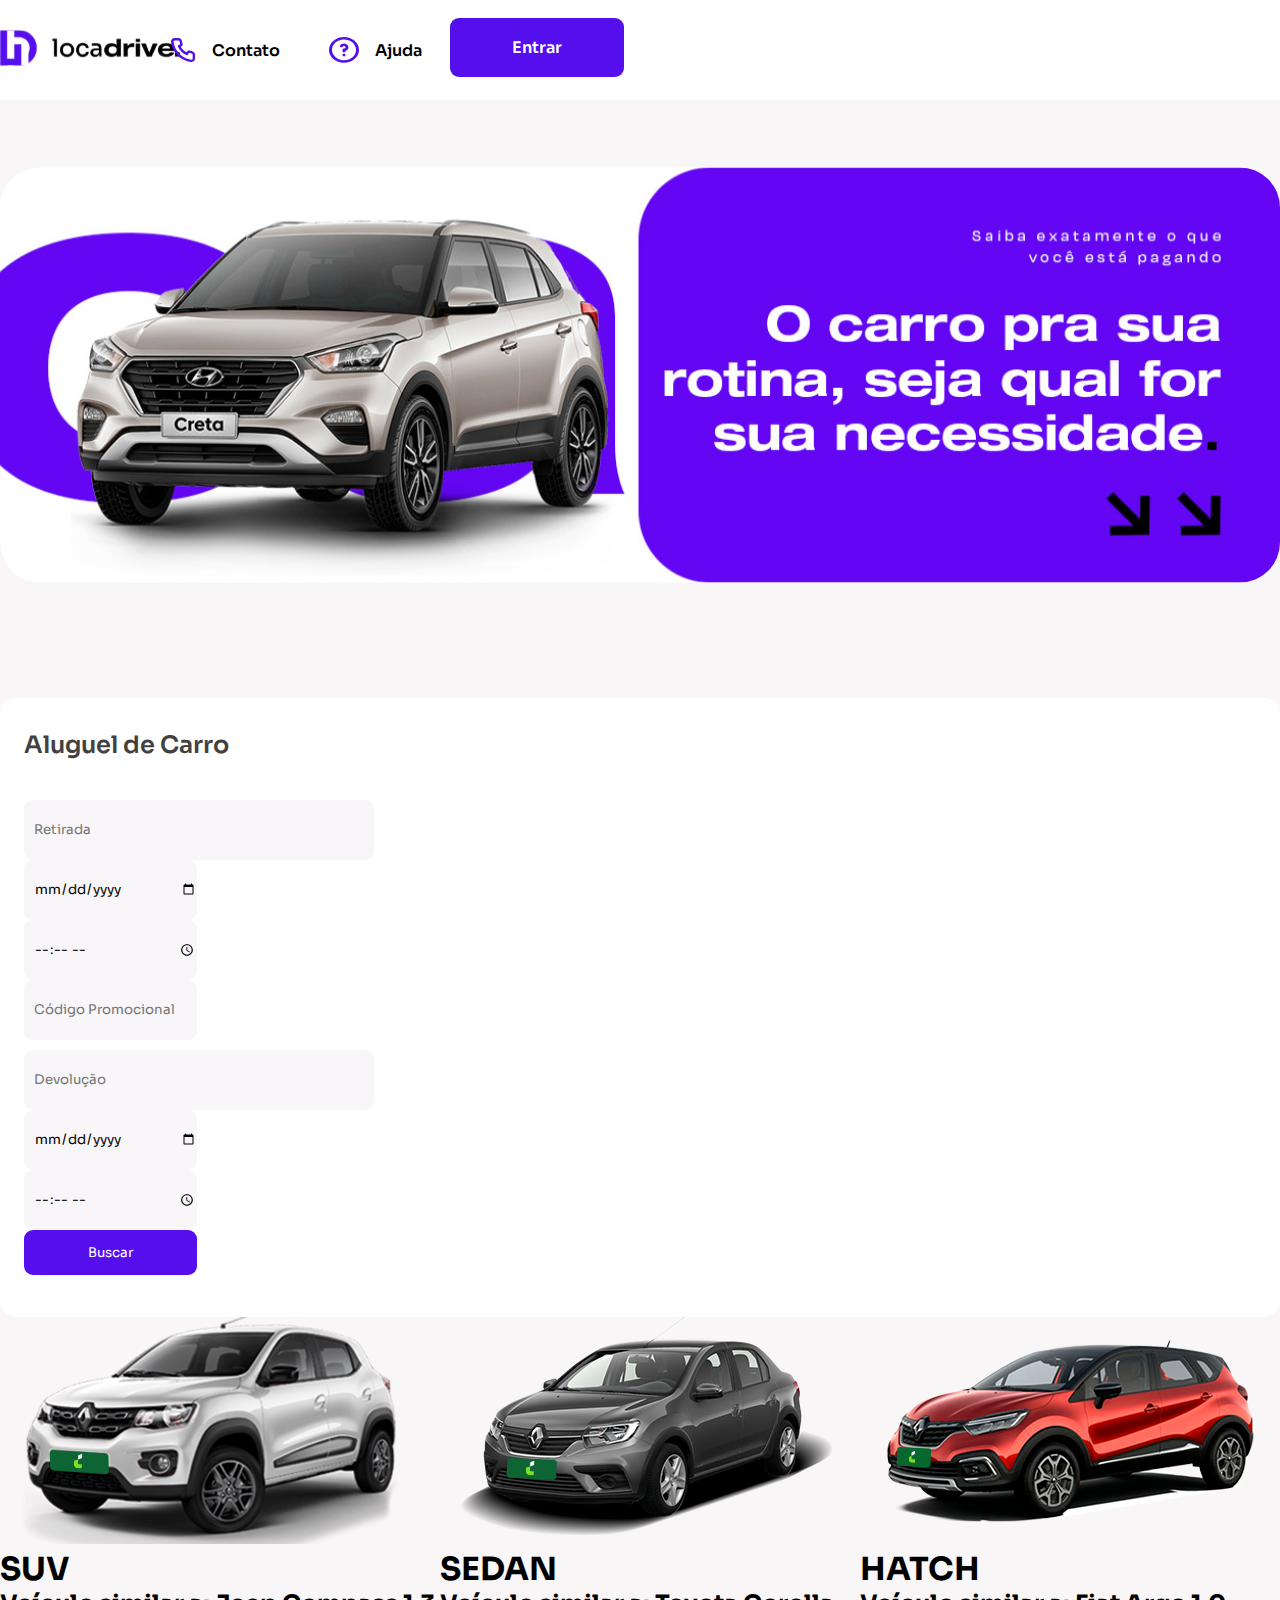
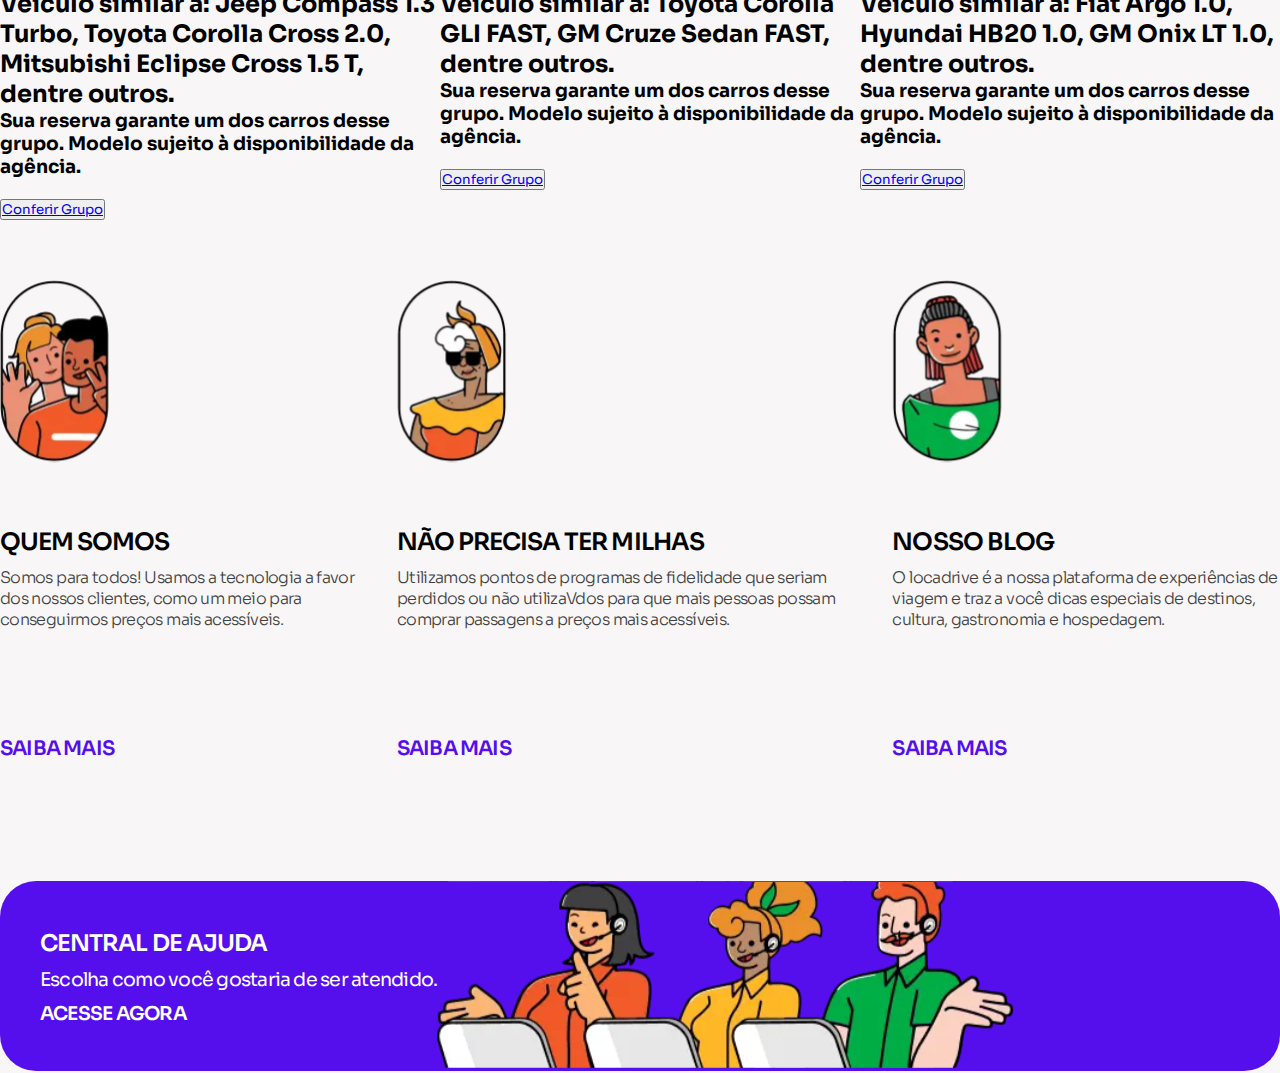
==== commit 762f5c40: "Responsividade ate 1024" ====
--- a/index.html
+++ b/index.html
@@ -4,7 +4,7 @@
     <meta charset="UTF-8">
     <meta http-equiv="X-UA-Compatible" content="IE=edge">
     <meta name="viewport" content="width=device-width, initial-scale=1.0">
-    <link rel="stylesheet" href="./css/index.css">
+    <link rel="stylesheet" href="./index.css">
     <link rel="preconnect" href="https://fonts.googleapis.com">
     <link rel="preconnect" href="https://fonts.gstatic.com" crossorigin>
     <link href="https://fonts.googleapis.com/css2?family=Sora:wght@300;400;600;700&display=swap" rel="stylesheet">
--- a/index.css
+++ b/index.css
@@ -0,0 +1,330 @@
+/*Pardrão de tela inicial 1920x1080*/
+* {
+    padding: 0;
+    margin: 0;
+    box-sizing: border-box;
+    font-family: Sora, sans-serif;
+}
+
+/*Remover _reboot.scss*/
+dl, ol, ul {
+    margin-top: 0;
+    margin-bottom: 0 !important ;
+    padding-left: 0 !important;
+}
+/*Remover _reboot.scss*/
+
+body {
+    background: #F8F6F7 !important;
+    overflow-x: hidden;
+}
+
+header {
+    background: white;
+}
+
+/*Navbar*/
+.nav {
+    display: flex;
+    align-items: center;
+    height: 100px;
+    width: 100%;
+}
+
+
+.nav-buttons {
+    display: flex;
+    flex-direction: row;
+    justify-content: end;
+    width: 100%;
+
+}
+
+.nav-options {
+    width: 100%;
+    display: flex;
+    flex-direction: row;
+
+}
+
+
+
+.nav ul li {
+    list-style: none;
+    width: 150px;
+}
+
+.nav .nav-contato,
+.nav-ajuda{
+    display: flex;
+    align-items: center;
+    justify-content: center;
+
+}
+
+.nav .nav-button button {
+    width: 174px;
+    height: 59px;
+    border: none;
+    color: white;
+    font-weight: 600;
+    font-size: 12pt;
+
+    background: #550FED;
+    border-radius: 9px;
+
+}
+
+.nav-ajuda p,
+.nav-contato p {
+    font-weight: 600;
+    margin-bottom: 0px;
+}
+
+/*main*/
+
+main {
+    
+}
+
+/*Section 1*/
+.banner {
+    display: flex;
+    justify-content: center;
+    width: 100%;
+}
+
+.banner-img {
+    margin: 64px 0;
+    width: 1320px;
+}
+
+.banner-img img {
+    width: 100%;
+    height: 100%;
+}
+
+.aluguel-de-carro {
+    width: 100%;
+    margin-top: 48px;
+    background-color: #ffffff;
+    border-radius: 16px;
+    padding-bottom: 32px;
+}
+
+.aluguel-de-carro h2 {
+    padding: 32px 24px 0px 24px;
+    color: #414141;
+    font-weight: 600;
+    margin-bottom: 40px;
+}
+
+.botao-grande,
+.botao-pequeno {
+    background-color: #f8f6f8;
+    border: none;
+    border-radius: 9px;
+    cursor: pointer;
+}
+
+.botao-grande {
+    width: 350px;
+    height: 60px;
+    padding-left: 10px;
+    margin-right: 10px;
+}
+
+.botao-pequeno {
+    width: 173px;
+    height: 60px;
+    padding-left: 10px;
+    margin-right: 10px;
+}
+
+.botao-box2 button {
+    width: 173px;
+    height: 45px;
+    border-radius: 9px;
+    border: none;
+    background-color: #550FED;
+    color: #fff;
+}
+
+.botao-box,
+.botao-box2 {
+    margin: 0px 16px 10px 24px;
+}
+
+
+/*Section 2*/
+
+
+.principal {
+    display: flex;
+    justify-content: center;
+    width: 100%;
+}
+
+.Bloco-principal,
+.Bloco-principal3 {
+    border: 1px solid rgb(236, 236, 236);
+    background-color: rgb(255, 255, 255);
+    width: 450px;
+    height: 460px;
+    padding: 20px;
+    border-radius: 25px;
+    text-align: center;
+    margin-right: 36px;
+    margin-top: 60px;
+}
+
+#bloco3 {
+    margin-right: 0px;
+}
+
+.Bloco-principal img {
+    width: 90%;
+}
+
+.Bloco-principal h2 {
+    font-size: 16px;
+    font-weight: 500;
+    color: #5f5f5f;
+}
+
+.Bloco-principal h3 {
+    color: #5f5f5f;
+    font-size: 12px;
+    font-weight: 400;
+}
+
+.Bloco-principal button {
+    background-color: #550fed;
+    padding: 15px 50px;
+    border: none;
+    border-radius: 50px;
+
+
+}
+
+.Bloco-principal a {
+    color: white;
+    text-decoration: none;
+    font-size: 15px;
+    font-weight: 500;
+}
+
+.Bloco-principal h2,
+h3 {
+    margin-bottom: 20px;
+}
+
+.informacao {
+    display: flex;
+    width: 100%;
+    ;
+    margin-top: 60px;
+}
+
+.quem_somos {
+    display: flex;
+    width: 450px;
+    ;
+    height: 360px;
+    background: #FFFFFF;
+    border-radius: 24px;
+}
+
+#personagem2 {
+    margin-right: 40px;
+    margin-left: 40px;
+}
+
+.quem_somos img {
+    height: 181.99px;
+    margin: 60px 20px 60px 20px;
+}
+
+.infotexto {
+    flex-direction: column;
+    margin: 60px 0px 60px 0px;
+}
+
+.infotexto h2 {
+    font-family: 'Sora';
+    font-style: normal;
+    font-weight: 600;
+    font-size: 24px;
+    line-height: 29px;
+    letter-spacing: -0.04em;
+    color: #000000;
+}
+
+.infotexto p {
+    font-family: 'Sora';
+    font-style: normal;
+    font-weight: 300;
+    font-size: 16px;
+    line-height: 21px;
+    letter-spacing: -0.04em;
+    color: #404040;
+    margin-top: 10px;
+    height: 120px;
+}
+
+.infotexto h3 {
+    font-family: 'Sora';
+    font-style: normal;
+    font-weight: 600;
+    font-size: 20px;
+    line-height: 24px;
+    letter-spacing: -0.04em;
+    color: #550FED;
+    margin-top: 50px;
+}
+
+.ajuda-container {
+    display: flex;
+    background: #550FED;
+    border-radius: 36px;
+    height: 190px;
+    width: 100%;
+    margin-top: 60px;
+}
+
+.ajuda-card {
+    margin-left: 40px;
+}
+
+.ajuda-card h2 {
+    font-family: 'Sora';
+    font-style: normal;
+    font-weight: 600;
+    font-size: 23px;
+    line-height: 29px;
+    letter-spacing: -0.04em;
+    color: #FFFFFF;
+    margin-top: 48px;
+}
+
+.ajuda-card p {
+    font-family: 'Sora';
+    font-style: normal;
+    font-weight: 400;
+    font-size: 19px;
+    line-height: 24px;
+    letter-spacing: -0.04em;
+    color: #FFFFFF;
+    margin-top: 10px;
+}
+
+.ajuda-card h3 {
+    font-family: 'Sora';
+    font-style: normal;
+    font-weight: 600;
+    font-size: 19px;
+    line-height: 24px;
+    letter-spacing: -0.04em;
+    color: #FFFFFF;
+    margin-top: 10px;
+}
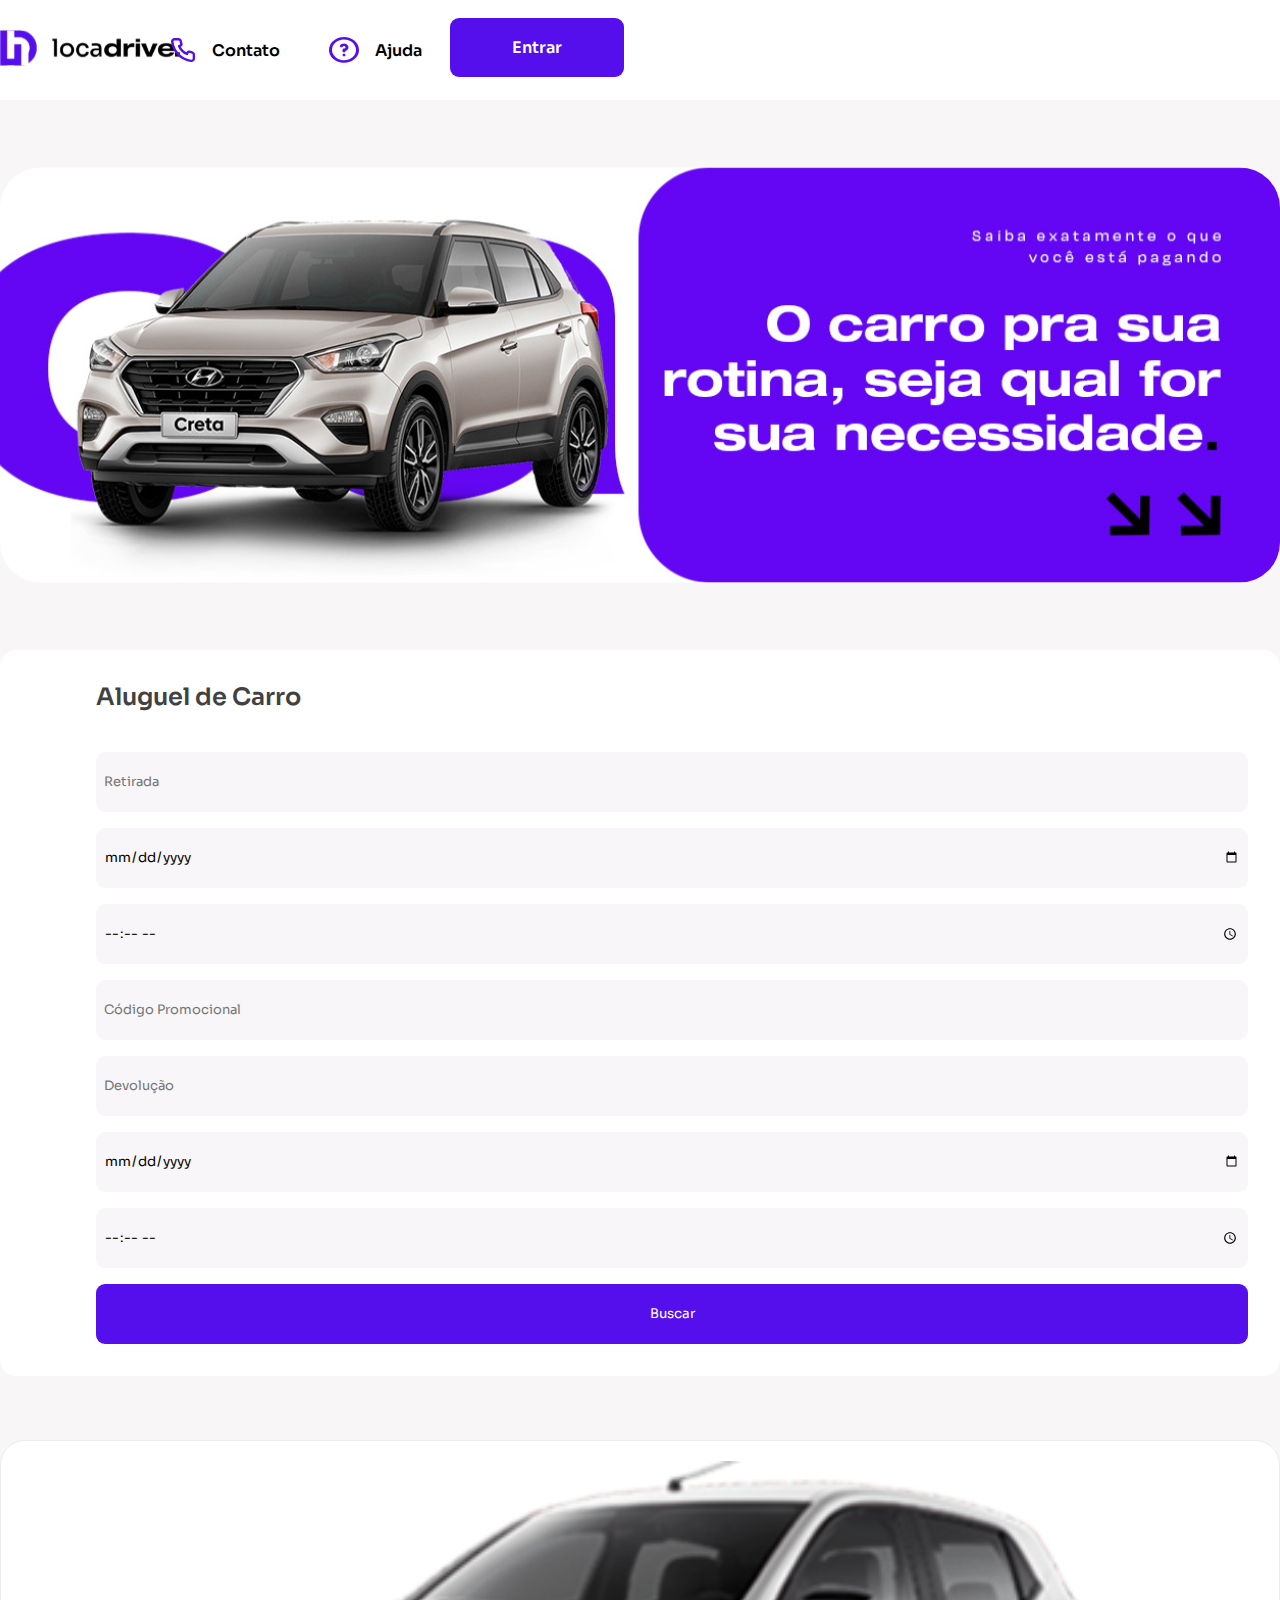
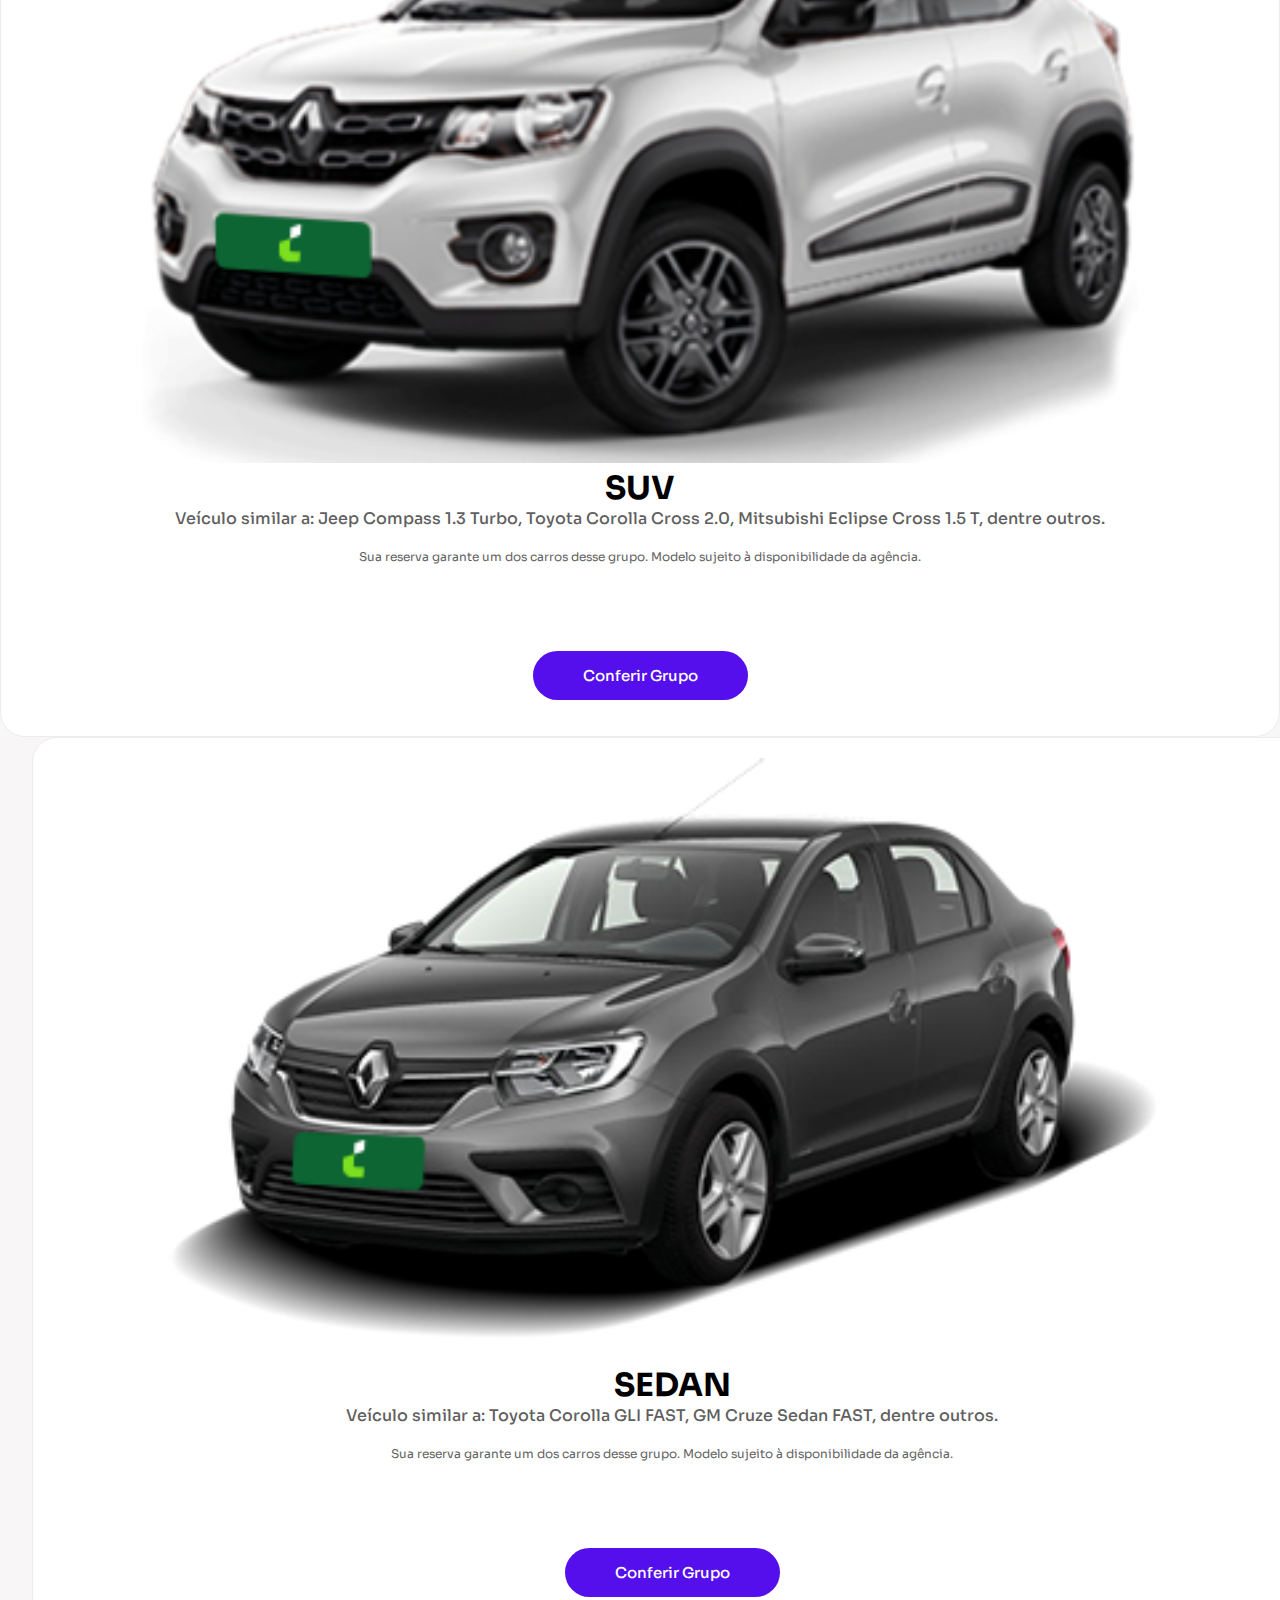
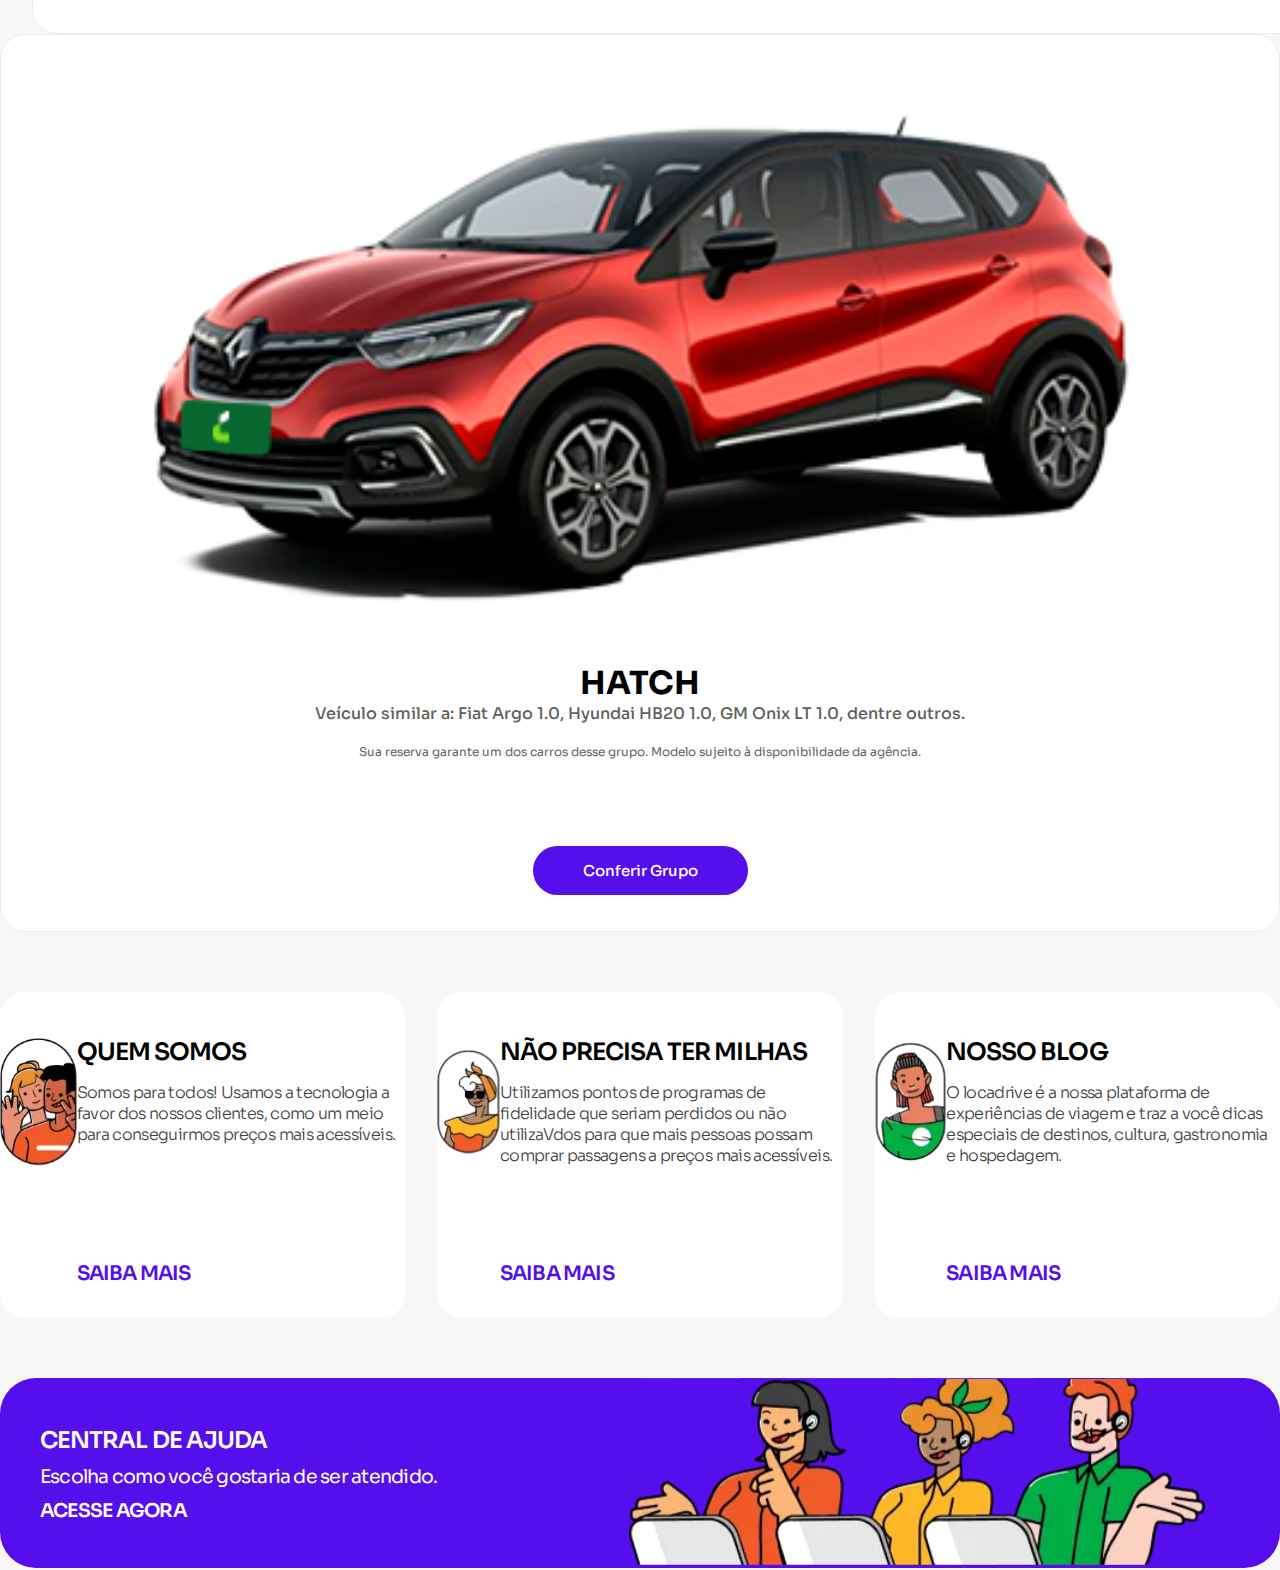
==== commit 1b2458f5: "atualizando pagina css" ====
--- a/index.html
+++ b/index.html
@@ -4,7 +4,7 @@
     <meta charset="UTF-8">
     <meta http-equiv="X-UA-Compatible" content="IE=edge">
     <meta name="viewport" content="width=device-width, initial-scale=1.0">
-    <link rel="stylesheet" href="./index.css">
+    <link rel="stylesheet" href="./css/index.css">
     <link rel="preconnect" href="https://fonts.googleapis.com">
     <link rel="preconnect" href="https://fonts.gstatic.com" crossorigin>
     <link href="https://fonts.googleapis.com/css2?family=Sora:wght@300;400;600;700&display=swap" rel="stylesheet">
--- a/css/index.css
+++ b/css/index.css
@@ -0,0 +1,379 @@
+/*Pardrão de tela inicial 1920x1080*/
+* {
+    padding: 0;
+    margin: 0;
+    box-sizing: border-box;
+    font-family: Sora, sans-serif;
+}
+
+/*Remover _reboot.scss*/
+dl,
+ol,
+ul {
+    margin-top: 0;
+    margin-bottom: 0 !important;
+    padding-left: 0 !important;
+}
+
+/*Remover _reboot.scss*/
+
+body {
+    background: #F8F6F7 !important;
+    overflow-x: hidden;
+}
+
+header {
+    background: white;
+}
+
+/*Navbar*/
+.nav {
+    display: flex;
+    align-items: center;
+    height: 100px;
+    width: 100%;
+}
+
+
+.nav-buttons {
+    display: flex;
+    flex-direction: row;
+    justify-content: end;
+    width: 100%;
+
+}
+
+.nav-options {
+    width: 100%;
+    display: flex;
+    flex-direction: row;
+
+}
+
+
+
+.nav ul li {
+    list-style: none;
+    width: 150px;
+}
+
+.nav .nav-contato,
+.nav-ajuda {
+    display: flex;
+    align-items: center;
+    justify-content: center;
+
+}
+
+.nav .nav-button button {
+    width: 174px;
+    height: 59px;
+    border: none;
+    color: white;
+    font-weight: 600;
+    font-size: 12pt;
+
+    background: #550FED;
+    border-radius: 9px;
+
+}
+
+.nav-ajuda p,
+.nav-contato p {
+    font-weight: 600;
+    margin-bottom: 0px;
+}
+
+/*main*/
+
+/*Section banner*/
+.banner {
+    display: flex;
+    justify-content: center;
+    width: 100%;
+}
+
+.banner-img {
+    margin: 64px 0;
+    width: 1320px;
+}
+
+.banner-img img {
+    width: 100%;
+    height: 100%;
+}
+/*Section banner*/
+
+/*Section Algugel*/
+.aluguel-de-carro {
+    width: 100%;
+    background-color: #ffffff;
+    border-radius: 16px;
+    padding: 0 32px 32px 32px;
+    
+}
+
+.aluguel-de-carro h2 {
+    padding: 32px 24px 0px 64px;
+    color: #414141;
+    font-weight: 600;
+    margin-bottom: 40px;
+}
+
+.botao-grande,
+.botao-pequeno {
+    padding: 8px;
+    background-color: #f8f6f8;
+    border: none;
+    border-radius: 9px;
+    margin-bottom: 16px;
+    cursor: pointer;
+}
+
+.botao-grande::placeholder, .botao-pequeno::placeholder{
+    font-size: small;
+}
+
+.botao-grande {
+    width: 100%;
+    height: 60px;
+    
+}
+
+.botao-pequeno {
+    width: 100%;
+    height: 60px;
+   
+}
+
+.botao-box2 button {
+    width: 100%;
+    height: 60px;
+    border-radius: 9px;
+    border: none;
+    background-color: #550FED;
+    color: #fff;
+}
+
+.botao-box,
+.botao-box2 {
+    padding-left: 64px;
+}
+/*Section Algugel*/
+
+
+/*Section Carros*/
+.principal {
+   width: 100%;
+   margin-left: 0px !important;
+   margin-top: 64px !important;
+}
+
+.bloco-principal{
+    border: 1px solid rgb(236, 236, 236);
+    background-color: rgb(255, 255, 255);
+    width:100%;
+    height: 100%;
+    padding: 20px;
+    border-radius: 25px;
+    text-align: center;
+ 
+}
+
+#bloco2{
+    margin: 0 32px;
+}
+
+.bloco-principal img {
+    width: 90%;
+}
+
+.info-classes{
+    min-height: 135px;
+    max-height: 135px;
+    margin-bottom: 8px;
+}
+
+.info-classes h2 {
+    font-size: 16px;
+    font-weight: 500;
+    color: #5f5f5f;
+}
+
+.info-classes h3 {
+    color: #5f5f5f;
+    font-size: 12px;
+    font-weight: 400;
+}
+
+.bloco-principal button {
+    background-color: #550fed;
+    padding: 15px 50px;
+    border: none;
+    border-radius: 50px;
+    margin-bottom: 16px;
+
+}
+
+.bloco-principal a {
+    color: white;
+    text-decoration: none;
+    font-size: 15px;
+    font-weight: 500;
+}
+
+.bloco-principal h2,
+h3 {
+    margin-bottom: 20px;
+}
+/*Section Carros*/
+
+/*Section Informações*/
+.informacao {
+    display: flex;
+    width: 100%;
+    margin-top: 60px !important;
+    margin-left: 0 !important;
+    margin-right: 0 !important;
+}
+
+.quem-somos {
+    display: flex;
+    width: 100%;
+    background: #FFFFFF;
+    border-radius: 24px;
+}
+
+.quem-somos-card{
+    display: flex;
+}
+
+#personagem2 {
+   margin: 0 32px;
+}
+
+.quem-somos-img{
+    display: flex;
+    justify-content: center;
+    align-items: center;
+    
+    width: 220px;
+    height: 220px;
+
+}
+.quem-somos-img img {
+    width: 100%;
+    height: 100%;
+}
+
+.infotexto {
+    display: flex;
+    justify-content: center;
+    flex-direction: column;
+  
+}
+
+.infotexto h2 {
+    display: flex;
+    align-items: center;
+    font-family: 'Sora';
+    font-style: normal;
+    font-weight: 600;
+    font-size: 24px;
+    line-height: 29px;
+    letter-spacing: -0.04em;
+    color: #000000;
+    height: 58px;
+    margin-top: 32px;
+}
+
+.infotexto p {
+    font-family: 'Sora';
+    font-style: normal;
+    font-weight: 300;
+    font-size: 16px;
+    line-height: 21px;
+    letter-spacing: -0.04em;
+    color: #404040;
+    height: 180px;
+    min-width: 70%;
+}
+
+.infotexto h3 {
+    font-family: 'Sora';
+    font-style: normal;
+    font-weight: 600;
+    font-size: 20px;
+    line-height: 24px;
+    letter-spacing: -0.04em;
+    color: #550FED;
+    margin-bottom: 32px;
+}
+
+.ajuda-container {
+    display: flex;
+    background: #550FED;
+    border-radius: 36px;
+    height: 190px;
+    width: 100%;
+    margin-top: 60px;
+}
+
+.ajuda-card {
+    margin-left: 40px;
+}
+
+.ajuda-card h2 {
+    font-family: 'Sora';
+    font-style: normal;
+    font-weight: 600;
+    font-size: 23px;
+    line-height: 29px;
+    letter-spacing: -0.04em;
+    color: #FFFFFF;
+    margin-top: 48px;
+}
+
+.ajuda-card p {
+    font-family: 'Sora';
+    font-style: normal;
+    font-weight: 400;
+    font-size: 19px;
+    line-height: 24px;
+    letter-spacing: -0.04em;
+    color: #FFFFFF;
+    margin-top: 10px;
+}
+
+.ajuda-card h3 {
+    font-family: 'Sora';
+    font-style: normal;
+    font-weight: 600;
+    font-size: 19px;
+    line-height: 24px;
+    letter-spacing: -0.04em;
+    color: #FFFFFF;
+    margin-top: 10px;
+}
+
+.ajuda-card-imagem {
+    flex-direction: row;
+    height: 100%;
+    margin-left: 15%;
+}
+/*Section Informações*/
+
+
+
+
+
+
+
+
+
+
+ /*Medida 1024*/
+
+ @media (max-width: 1200px) { 
+    
+  }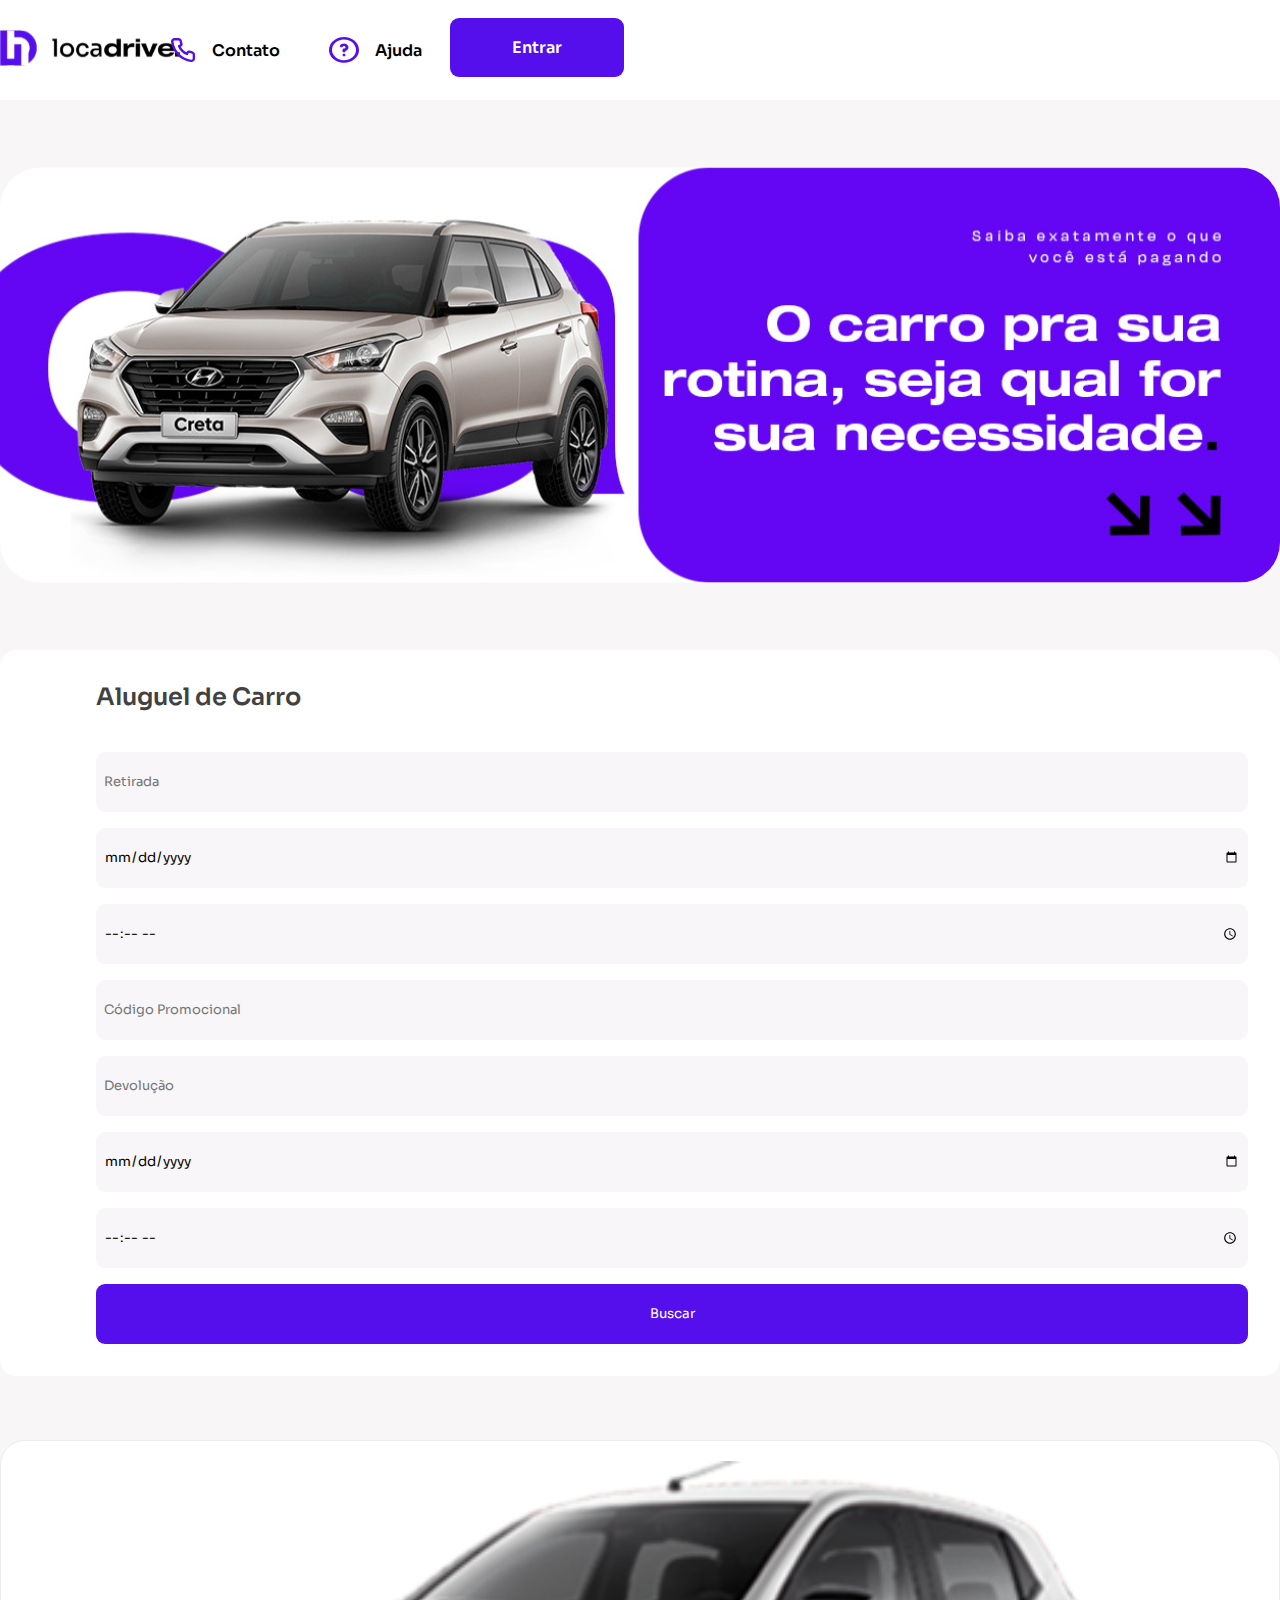
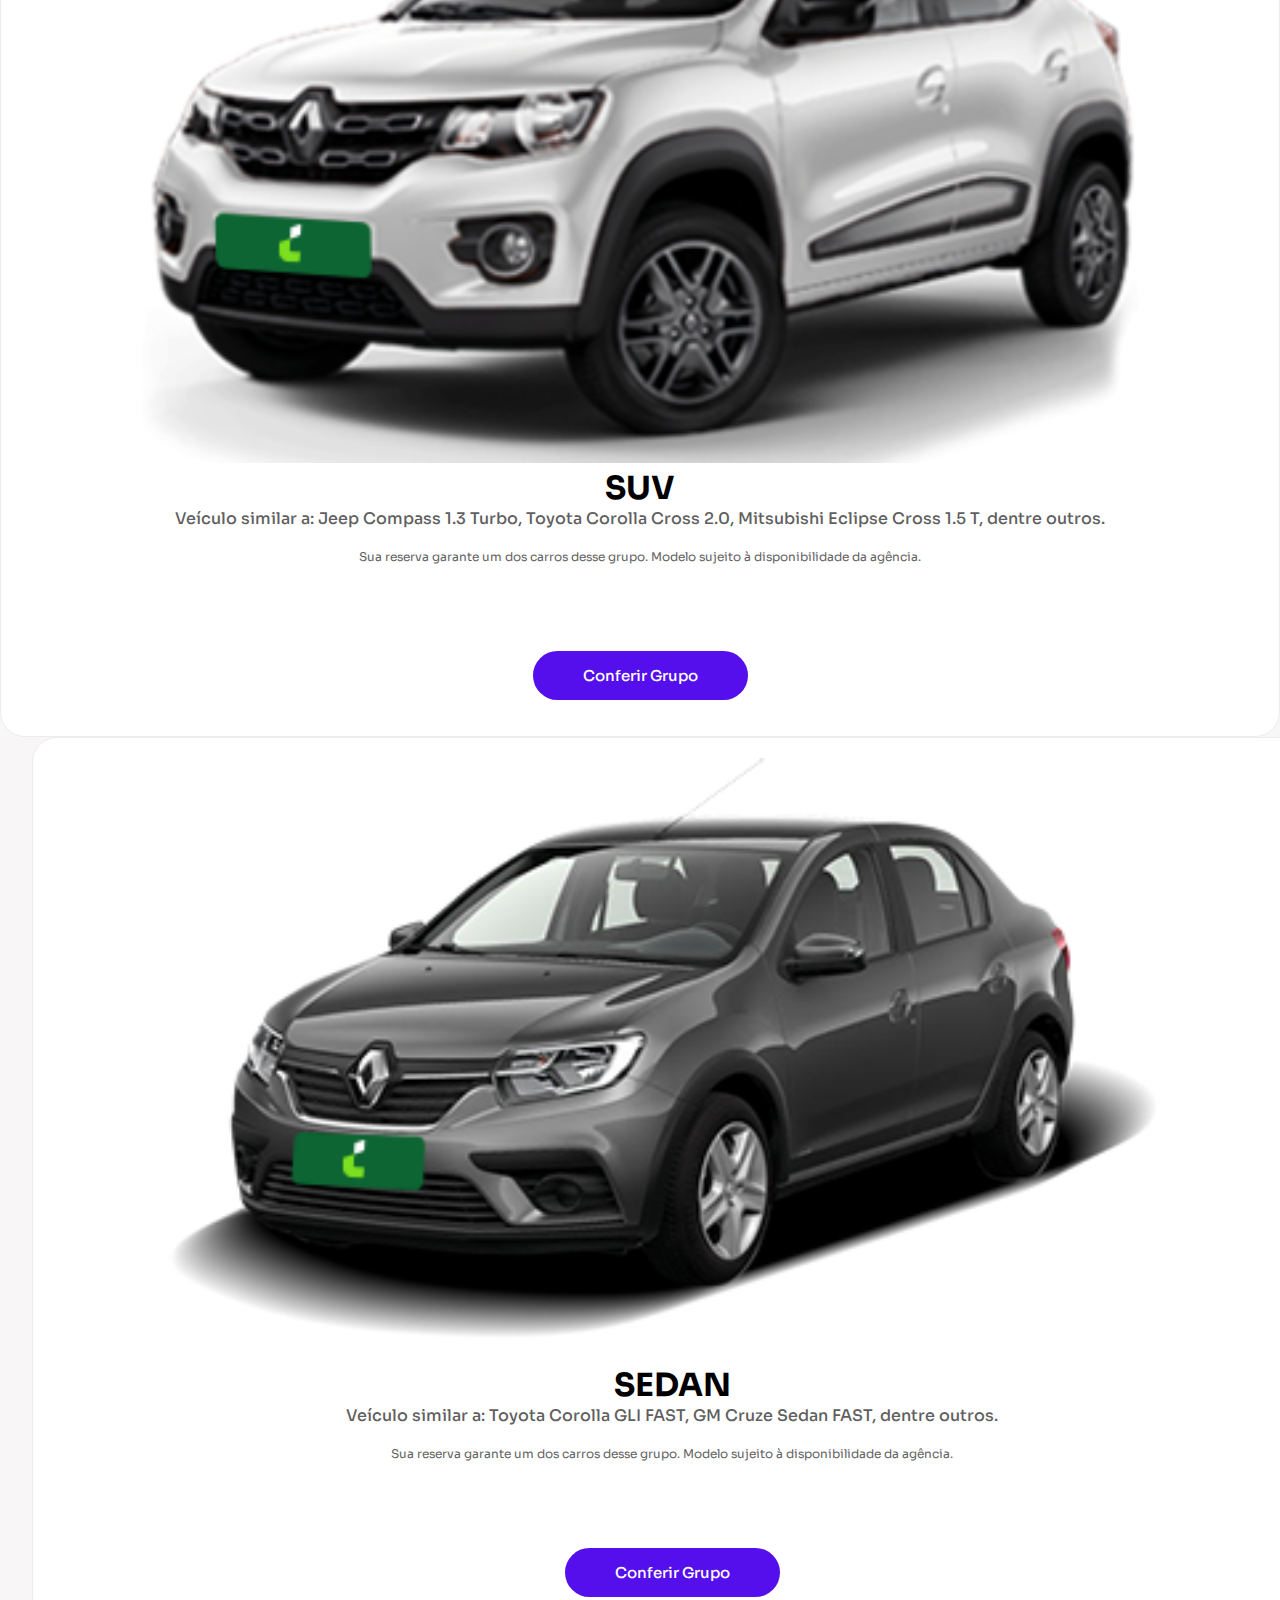
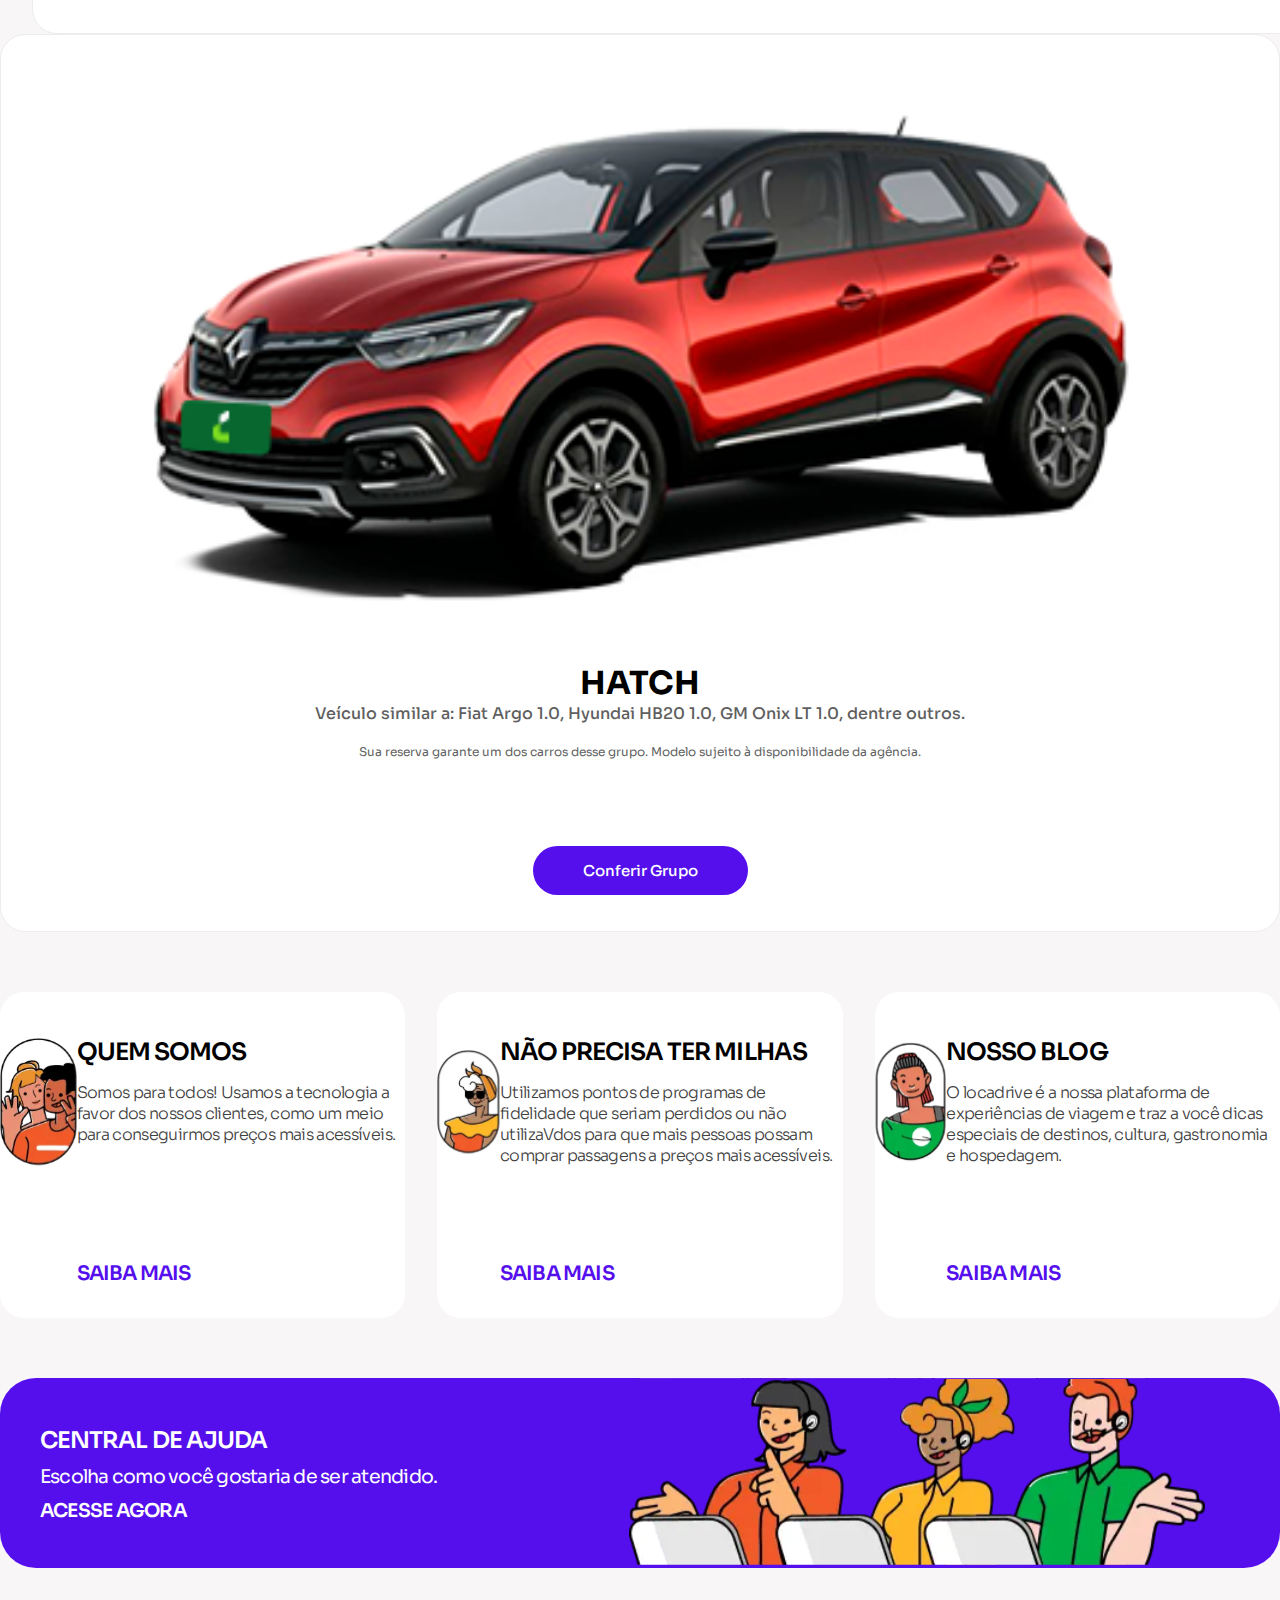
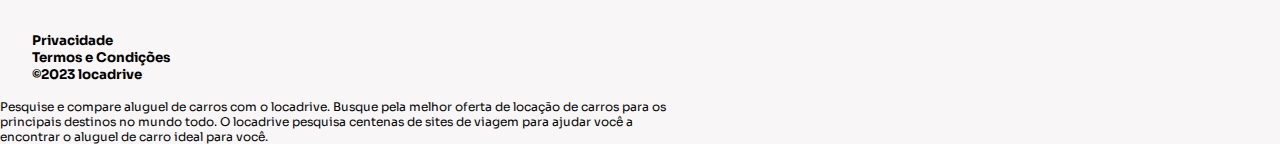
==== commit 0e158585: "Adicionando footer e pagina de login" ====
--- a/index.html
+++ b/index.html
@@ -32,7 +32,7 @@
                             <p>Ajuda</p>
                         </li>
                         <li class="nav-button">
-                            <button>Entrar</button>
+                            <a href="./login.html"><button>Entrar</button></a>
                         </li>
                     </div>
                 </ul>
@@ -167,10 +167,17 @@
             </div>
         </section>
     </main>
-    <footer>
-
-
+    <footer class="footer container d-flex flex-column">
+        <div class="footer-links d-flex flex-row justify-content-center">
+            <h5><a href="#">Privacidade</a></h5>
+            <h5><a href="#">Termos e Condições</a></h5>
+            <h5><a href="#">©2023 locadrive</a></h5>
+        </div>
+        <div class="footer-info d-flex flex-row justify-content-center">
+            <p>Pesquise e compare aluguel de carros com o locadrive. Busque pela melhor oferta de locação de carros para os principais destinos no mundo todo. O locadrive pesquisa centenas de sites de viagem para ajudar você a encontrar o aluguel de carro ideal para você.</p>
+        </div>
     </footer>
+    <script src="./js/index.js"></script>
 </body>
 
 </html>--- a/css/index.css
+++ b/css/index.css
@@ -364,6 +364,31 @@
 /*Section Informações*/
 
 
+/*Footer*/
+.footer{
+    width: 70% !important;
+    margin-top: 64px;
+}
+.footer-links{
+    margin-bottom: 16px;
+}
+
+.footer-links h5{
+    
+    margin: 0 32px;
+   
+}
+.footer-links h5 a{
+    text-decoration: none;
+    color: #000000;
+}
+.footer-info p{
+    font-size: 9pt;
+    width: 75%;
+}
+
+/*Footer*/
+
 
 
 
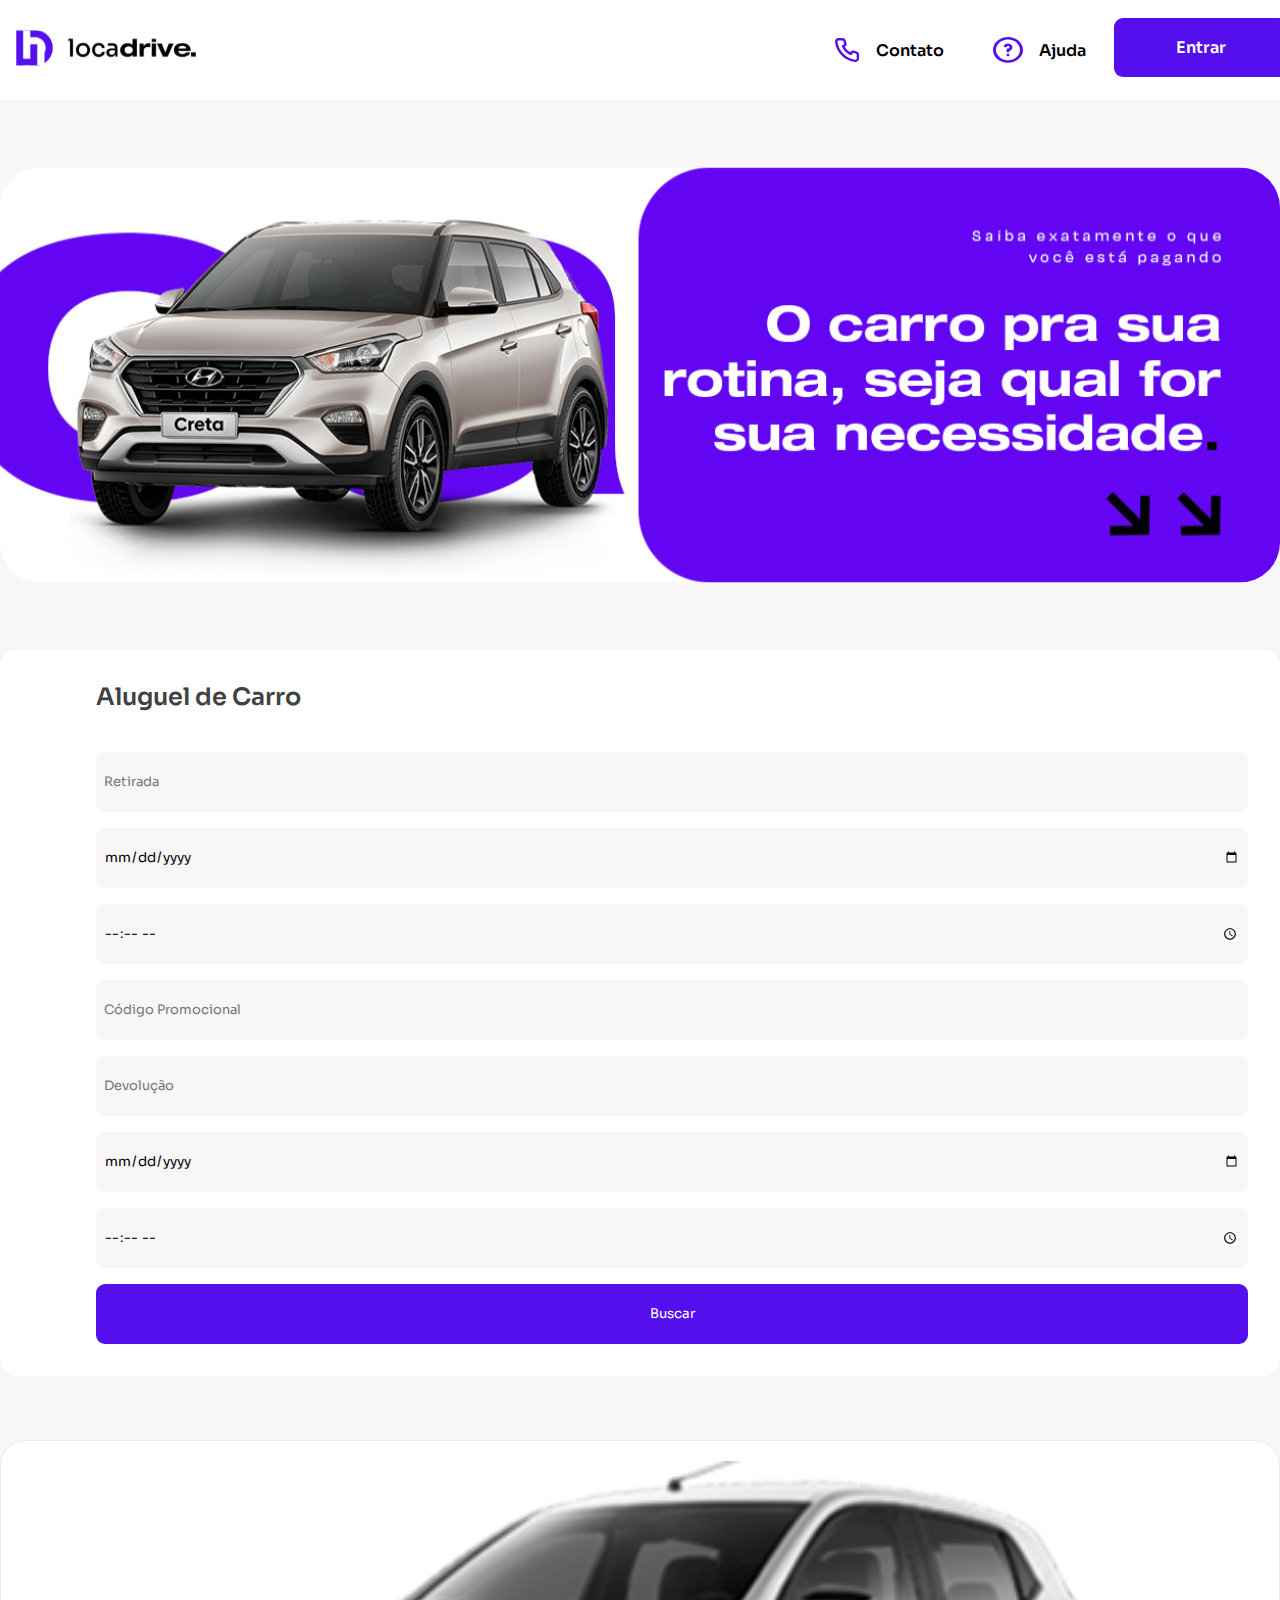
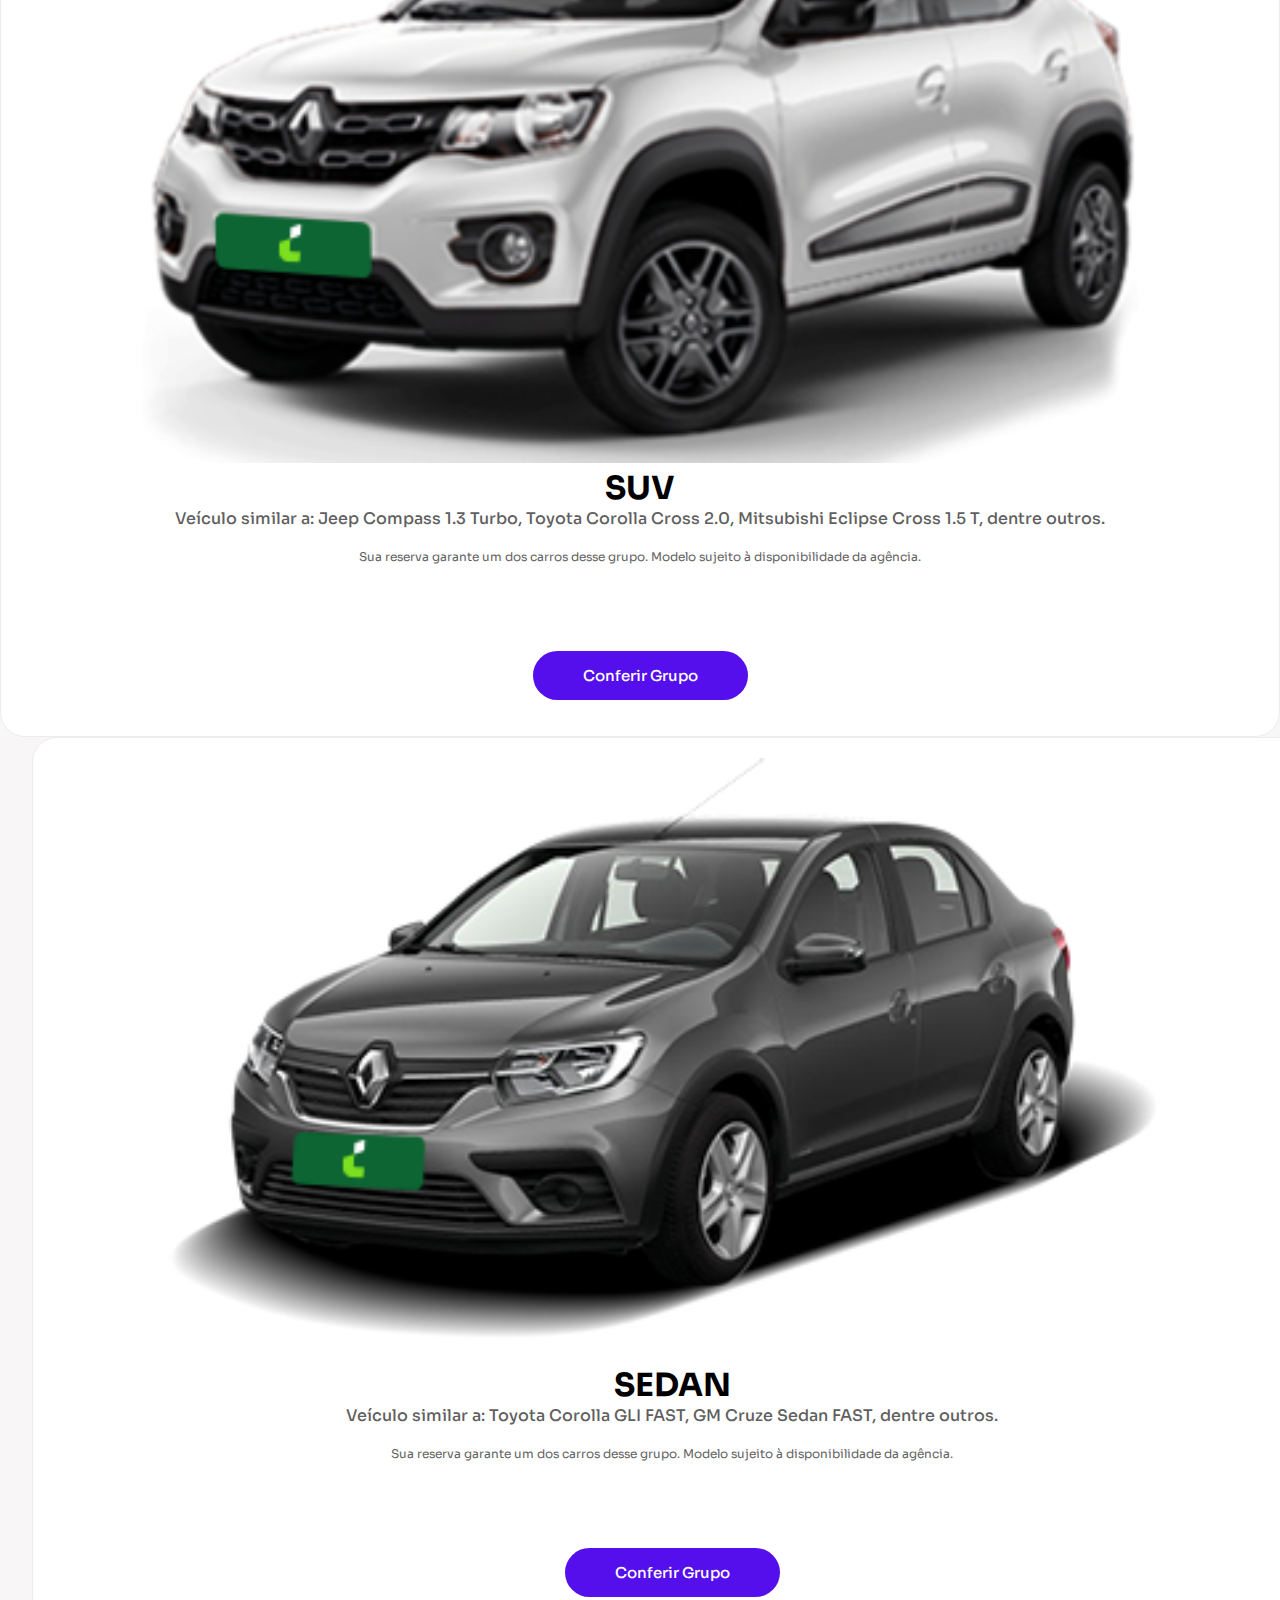
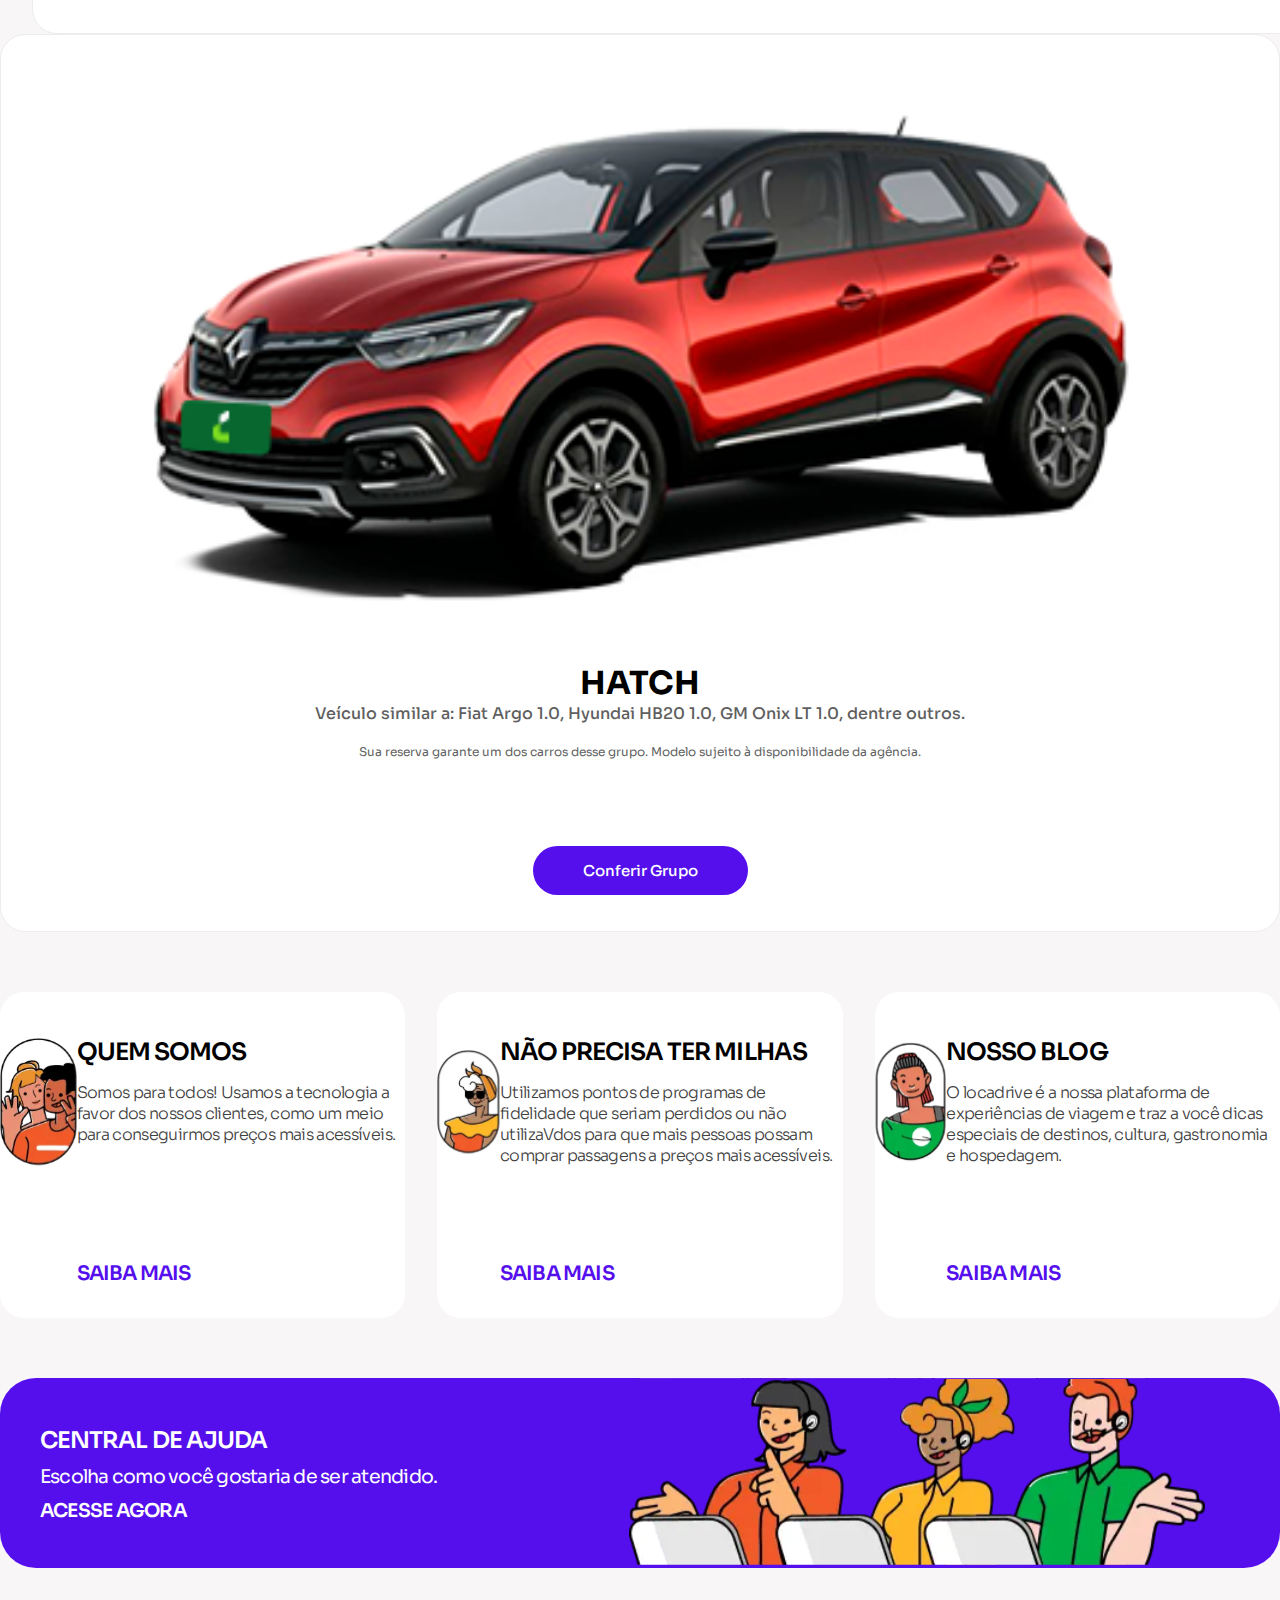
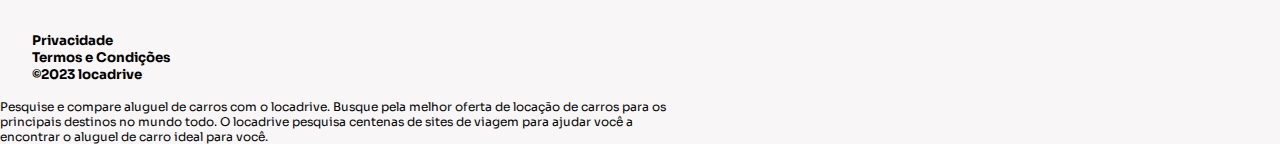
==== commit d3a8fe1e: "Alterando responsividade para mobile" ====
--- a/index.html
+++ b/index.html
@@ -1,5 +1,6 @@
 <!DOCTYPE html>
 <html lang="pt-br">
+
 <head>
     <meta charset="UTF-8">
     <meta http-equiv="X-UA-Compatible" content="IE=edge">
@@ -7,36 +8,75 @@
     <link rel="stylesheet" href="./css/index.css">
     <link rel="preconnect" href="https://fonts.googleapis.com">
     <link rel="preconnect" href="https://fonts.gstatic.com" crossorigin>
+    <link rel="icon" type="image/x-icon" href="./assets/favicon.ico">
     <link href="https://fonts.googleapis.com/css2?family=Sora:wght@300;400;600;700&display=swap" rel="stylesheet">
     <link href="https://cdn.jsdelivr.net/npm/bootstrap@5.0.2/dist/css/bootstrap.min.css" rel="stylesheet"
         integrity="sha384-EVSTQN3/azprG1Anm3QDgpJLIm9Nao0Yz1ztcQTwFspd3yD65VohhpuuCOmLASjC" crossorigin="anonymous">
-    <title>Document</title>
+    <title>Locadrive</title>
 </head>
+
 <body>
     <header>
         <nav class="nav">
-            <div class="container">
-                <ul class="nav-options row">
-                    <div class="nav-logo col-xxl-6 col-xl-6 col-lg-6 ">
-                        <li>
-                            <img src="./assets/logo.svg" alt="" style="height: 60px; width: 180px;">
-                        </li>
-                    </div>
-                    <div class="nav-buttons col-xxl-6 col-xl-6 col-lg-6">
-                        <li class="nav-contato">
-                            <img src="./assets/icon-phone.svg" alt="" style="padding-right: 16px ;">
-                            <p>Contato</p>
-                        </li>
-                        <li class="nav-ajuda">
-                            <img src="./assets/icon-help.svg" alt="" style="padding-right: 16px ;">
-                            <p>Ajuda</p>
-                        </li>
-                        <li class="nav-button">
-                            <a href="./login.html"><button>Entrar</button></a>
-                        </li>
-                    </div>
-                </ul>
-            </div>
+            <ul class="nav-options row">
+                <div class="nav-logo col-xxl-6 col-xl-6 col-lg-6 col-6">
+                    <li>
+                        <img src="./assets/logo.svg" alt="" style="height: 60px; width: 180px;">
+                    </li>
+                </div>
+                <div class="mobile col-6">
+                    <div class="nav-mobile col-12">
+                        <div class="d-flex justify-content-end">
+                            <button class="nav-mobile-button" onclick="showMenu()">
+                                <span></span>
+                                <span></span>
+                                <span></span>
+                            </button>
+                        </div>
+                        <div class="nav-mobile-menu d-flex flex-column">
+                            <div class="d-flex justify-content-end">
+                                <button class="nav-menu-close" onclick="closeMenu()">
+                                    <img src="./assets/fechar.png" alt="">
+                                </button>
+                            </div>
+                            <a href="./login.html">
+                                <li>
+                                    <p>Login</p>
+                                </li>
+                            </a>
+                            <a href="./register.html">
+                                <li>
+                                    <p>Crie sua conta</p>
+                                </li>
+                            </a>
+                            <a href="">
+                                <li class="">
+                                    <p>Contato</p>
+                                </li>
+                            </a>
+                            <a href="">
+                                <li class="">
+                                    <p>Ajuda</p>
+                                </li>
+                            </a>
+                        </div>
+                    </div>
+                </div>
+                <div class="nav-buttons col-xxl-6 col-xl-6 col-lg-6">
+                    <li class="nav-contato">
+                        <img src="./assets/icon-phone.svg" alt="" style="padding-right: 16px ;">
+                        <p>Contato</p>
+                    </li>
+                    <li class="nav-ajuda">
+                        <img src="./assets/icon-help.svg" alt="" style="padding-right: 16px ;">
+                        <p>Ajuda</p>
+                    </li>
+                    <li class="nav-button">
+                        <a href="./login.html"><button>Entrar</button></a>
+                    </li>
+                </div>
+            </ul>
+
         </nav>
     </header>
     <main class="container">
@@ -48,43 +88,44 @@
         <section>
             <div class="aluguel-de-carro">
                 <h2>Aluguel de Carro</h2>
-                    <div class="botao-box row">
-                        <div class="col-xl-4 col-lg-12 ">
-                            <input class="botao-grande" type="text" placeholder="Retirada" />
-                        </div>
-                        <div class="col-xl-2 col-lg-12">
-                            <input class="botao-pequeno" type="date" placeholder="Data" />
-                        </div>
-                        <div class="col-xl-2 col-lg-12">
-                            <input class="botao-pequeno" type="time" placeholder="Hora" />
-                        </div>
-                        <div class="col-xl-2 col-lg-12">
-                            <input class="botao-pequeno" type="text" placeholder="Código Promocional" />
-                        </div>       
-                    </div>
-                    <div class="botao-box2 row ">
-                        <div class="col-xl-4 col-lg-12">
-                            <input class="botao-grande" type="text" placeholder="Devolução" />
-                        </div>
-                        <div class="col-xl-2 col-lg-12">
-                            <input class="botao-pequeno" type="date" placeholder="Data" />
-                        </div>
-                        <div class="col-xl-2 col-lg-12">
-                            <input class="botao-pequeno" type="time" placeholder="Hora" />
-                        </div>
-                        <div class="col-xl-2 col-lg-12">
-                            <button>Buscar</button>
-                        </div>
-                    </div>
-            </div>
-        </section>
-        <section >
+                <div class="botao-box row">
+                    <div class="col-xl-4 col-lg-12 ">
+                        <input class="botao-grande" type="text" placeholder="Retirada" />
+                    </div>
+                    <div class="col-xl-2 col-lg-12">
+                        <input class="botao-pequeno" type="date" placeholder="Data" />
+                    </div>
+                    <div class="col-xl-2 col-lg-12">
+                        <input class="botao-pequeno" type="time" placeholder="Hora" />
+                    </div>
+                    <div class="col-xl-2 col-lg-12">
+                        <input class="botao-pequeno" type="text" placeholder="Código Promocional" />
+                    </div>
+                </div>
+                <div class="botao-box2 row ">
+                    <div class="col-xl-4 col-lg-12">
+                        <input class="botao-grande" type="text" placeholder="Devolução" />
+                    </div>
+                    <div class="col-xl-2 col-lg-12">
+                        <input class="botao-pequeno" type="date" placeholder="Data" />
+                    </div>
+                    <div class="col-xl-2 col-lg-12">
+                        <input class="botao-pequeno" type="time" placeholder="Hora" />
+                    </div>
+                    <div class="col-xl-2 col-lg-12">
+                        <button>Buscar</button>
+                    </div>
+                </div>
+            </div>
+        </section>
+        <section>
             <div class="principal row">
                 <div class="bloco-principal col">
                     <img src="./assets/hatch.png" alt="carro hatch">
                     <h1>SUV</h1>
                     <div class="info-classes">
-                        <h2>Veículo similar a: Jeep Compass 1.3 Turbo, Toyota Corolla Cross 2.0, Mitsubishi Eclipse Cross 1.5 T,
+                        <h2>Veículo similar a: Jeep Compass 1.3 Turbo, Toyota Corolla Cross 2.0, Mitsubishi Eclipse
+                            Cross 1.5 T,
                             dentre outros.</h2>
                         <h3>Sua reserva garante um dos carros desse grupo.
                             Modelo sujeito à disponibilidade da agência.</h3>
@@ -92,22 +133,22 @@
                     <button> <a href="google.com">Conferir Grupo</a></button>
                 </div>
                 <div class="bloco-principal col" id="bloco2">
-                    <img src="./assets/sedan.png" alt="sedan" >
+                    <img src="./assets/sedan.png" alt="sedan">
                     <h1>SEDAN</h1>
                     <div class="info-classes">
-                    <h2>Veículo similar a: Toyota Corolla GLI FAST, GM Cruze Sedan FAST, dentre outros.</h2>
-                    <h3>Sua reserva garante um dos carros desse grupo.
-                        Modelo sujeito à disponibilidade da agência.</h3>
+                        <h2>Veículo similar a: Toyota Corolla GLI FAST, GM Cruze Sedan FAST, dentre outros.</h2>
+                        <h3>Sua reserva garante um dos carros desse grupo.
+                            Modelo sujeito à disponibilidade da agência.</h3>
                     </div>
                     <button> <a href="google.com">Conferir Grupo</a></button>
                 </div>
-                <div class="bloco-principal col" >
+                <div class="bloco-principal col">
                     <img src="./assets/suv.png" alt="suv">
                     <h1>HATCH </h1>
                     <div class="info-classes">
-                    <h2>Veículo similar a: Fiat Argo 1.0, Hyundai HB20 1.0, GM Onix LT 1.0, dentre outros.</h2>
-                    <h3>Sua reserva garante um dos carros desse grupo.
-                        Modelo sujeito à disponibilidade da agência.</h3>
+                        <h2>Veículo similar a: Fiat Argo 1.0, Hyundai HB20 1.0, GM Onix LT 1.0, dentre outros.</h2>
+                        <h3>Sua reserva garante um dos carros desse grupo.
+                            Modelo sujeito à disponibilidade da agência.</h3>
                     </div>
                     <button> <a href="google.com">Conferir Grupo</a></button>
                 </div>
@@ -122,7 +163,8 @@
                     </div>
                     <div class="infotexto col-xxl-7">
                         <h2>QUEM SOMOS</h2>
-                        <p>Somos para todos! Usamos a tecnologia a favor dos nossos clientes, como um meio para conseguirmos
+                        <p>Somos para todos! Usamos a tecnologia a favor dos nossos clientes, como um meio para
+                            conseguirmos
                             preços mais acessíveis.</p>
                         <h3>SAIBA MAIS</h3>
                     </div>
@@ -131,11 +173,12 @@
             <div class="quem-somos col" id="personagem2">
                 <div class="quem-somos-card row d-flex align-items-center">
                     <div class="quem-somos-img col-xxl-5"">
-                        <img src="./assets/personagem2.svg" alt="">
+                        <img src=" ./assets/personagem2.svg" alt="">
                     </div>
                     <div class="infotexto col-xxl-7">
                         <h2>NÃO PRECISA TER MILHAS</h2>
-                        <p>Utilizamos pontos de programas de fidelidade que seriam perdidos ou não utilizaVdos para que mais
+                        <p>Utilizamos pontos de programas de fidelidade que seriam perdidos ou não utilizaVdos para que
+                            mais
                             pessoas possam comprar passagens a preços mais acessíveis.</p>
                         <h3>SAIBA MAIS</h3>
                     </div>
@@ -174,7 +217,9 @@
             <h5><a href="#">©2023 locadrive</a></h5>
         </div>
         <div class="footer-info d-flex flex-row justify-content-center">
-            <p>Pesquise e compare aluguel de carros com o locadrive. Busque pela melhor oferta de locação de carros para os principais destinos no mundo todo. O locadrive pesquisa centenas de sites de viagem para ajudar você a encontrar o aluguel de carro ideal para você.</p>
+            <p>Pesquise e compare aluguel de carros com o locadrive. Busque pela melhor oferta de locação de carros para
+                os principais destinos no mundo todo. O locadrive pesquisa centenas de sites de viagem para ajudar você
+                a encontrar o aluguel de carro ideal para você.</p>
         </div>
     </footer>
     <script src="./js/index.js"></script>
--- a/css/index.css
+++ b/css/index.css
@@ -19,7 +19,7 @@
 
 body {
     background: #F8F6F7 !important;
-    overflow-x: hidden;
+    
 }
 
 header {
@@ -34,6 +34,9 @@
     width: 100%;
 }
 
+.mobile{
+    display: none;
+}
 
 .nav-buttons {
     display: flex;
@@ -47,7 +50,7 @@
     width: 100%;
     display: flex;
     flex-direction: row;
-
+    margin: 0px 16px !important;
 }
 
 
@@ -399,6 +402,145 @@
 
  /*Medida 1024*/
 
- @media (max-width: 1200px) { 
-    
+ @media (max-width: 768px) { 
+    .mobile{
+        display: flex;
+    }
+    .nav{
+        position: fixed;
+        background-color: #fff
+    }
+
+    .nav-buttons{
+        display: none;
+    }
+
+    .nav-options{
+        display: flex;
+        width: 100%;
+        margin: 0 !important;
+    }
+    .nav-menu{
+    }
+    .nav-mobile-button{
+        
+        height: 40px;
+        width: 50px;
+        margin-right: 8px;
+        margin-top: 8px;
+        padding: 0px 8px;
+        background-color: #550FED;
+        border: none;
+        border-radius: 8px;
+
+    }
+
+    .nav-mobile-button span{
+        display: block;
+
+       
+        width: 100%;
+        height: 3px;
+        margin-bottom: 8px;
+        
+        background-color: #ffffff;
+
+    }
+    .nav-mobile-button span:first-child{
+       margin-top: 7px;
+
+    }
+
+    .nav-mobile-menu{
+        overflow: hidden;
+        display: flex;
+        position: absolute;
+        height: 100vh;
+        width: 0px;
+        top: 0;
+        left: 0;
+        background-color: #550FED;
+
+        transition: all ease 0.2s;
+    }
+
+    .nav-mobile-menu li{
+        width: 100% !important;
+        color: #fff;
+        border-bottom: 1px solid #fff;
+        margin-bottom: 16px;
+        padding-left: 8px;
+    }
+    
+    .nav-menu-close{
+        height: 40px;
+        width: 40px;
+        background-color: transparent;
+        border: none;
+
+    }
+
+    .nav-menu-close img{
+        width: 100%;
+        height: 100%;
+    }
+
+    .banner{
+       padding-top: 20%;
+    }
+
+    .ajuda-card-imagem{
+        display: none;
+    }
+
+    .principal{
+        display: flex;
+        flex-direction: column;
+    }
+
+    .botao-box, .botao-box2, .aluguel-de-carro h2{
+        padding-left: 0;
+    }
+    
+    #bloco2{
+        margin: 0px;
+    }
+
+    .bloco-principal{
+        margin-bottom: 16px !important;
+    }
+
+    .informacao{
+        display: flex;
+        flex-direction: column;
+    }
+
+    #personagem2{
+        margin: 0;
+    }
+
+    .quem-somos{
+        margin-bottom: 16px;
+    }
+
+    .ajuda-card{
+        margin-left: 30px;
+    }
+
+    .ajuda-card h2{
+        margin-top: 30px;
+    }
+
+    .footer{
+        width: 100% !important;
+    }
+
+    .footer-links h5{
+        font-size: 12pt;
+        margin: 0 16px;
+    }
+
+    .footer-info p{
+        width: 90%;
+    }
   }